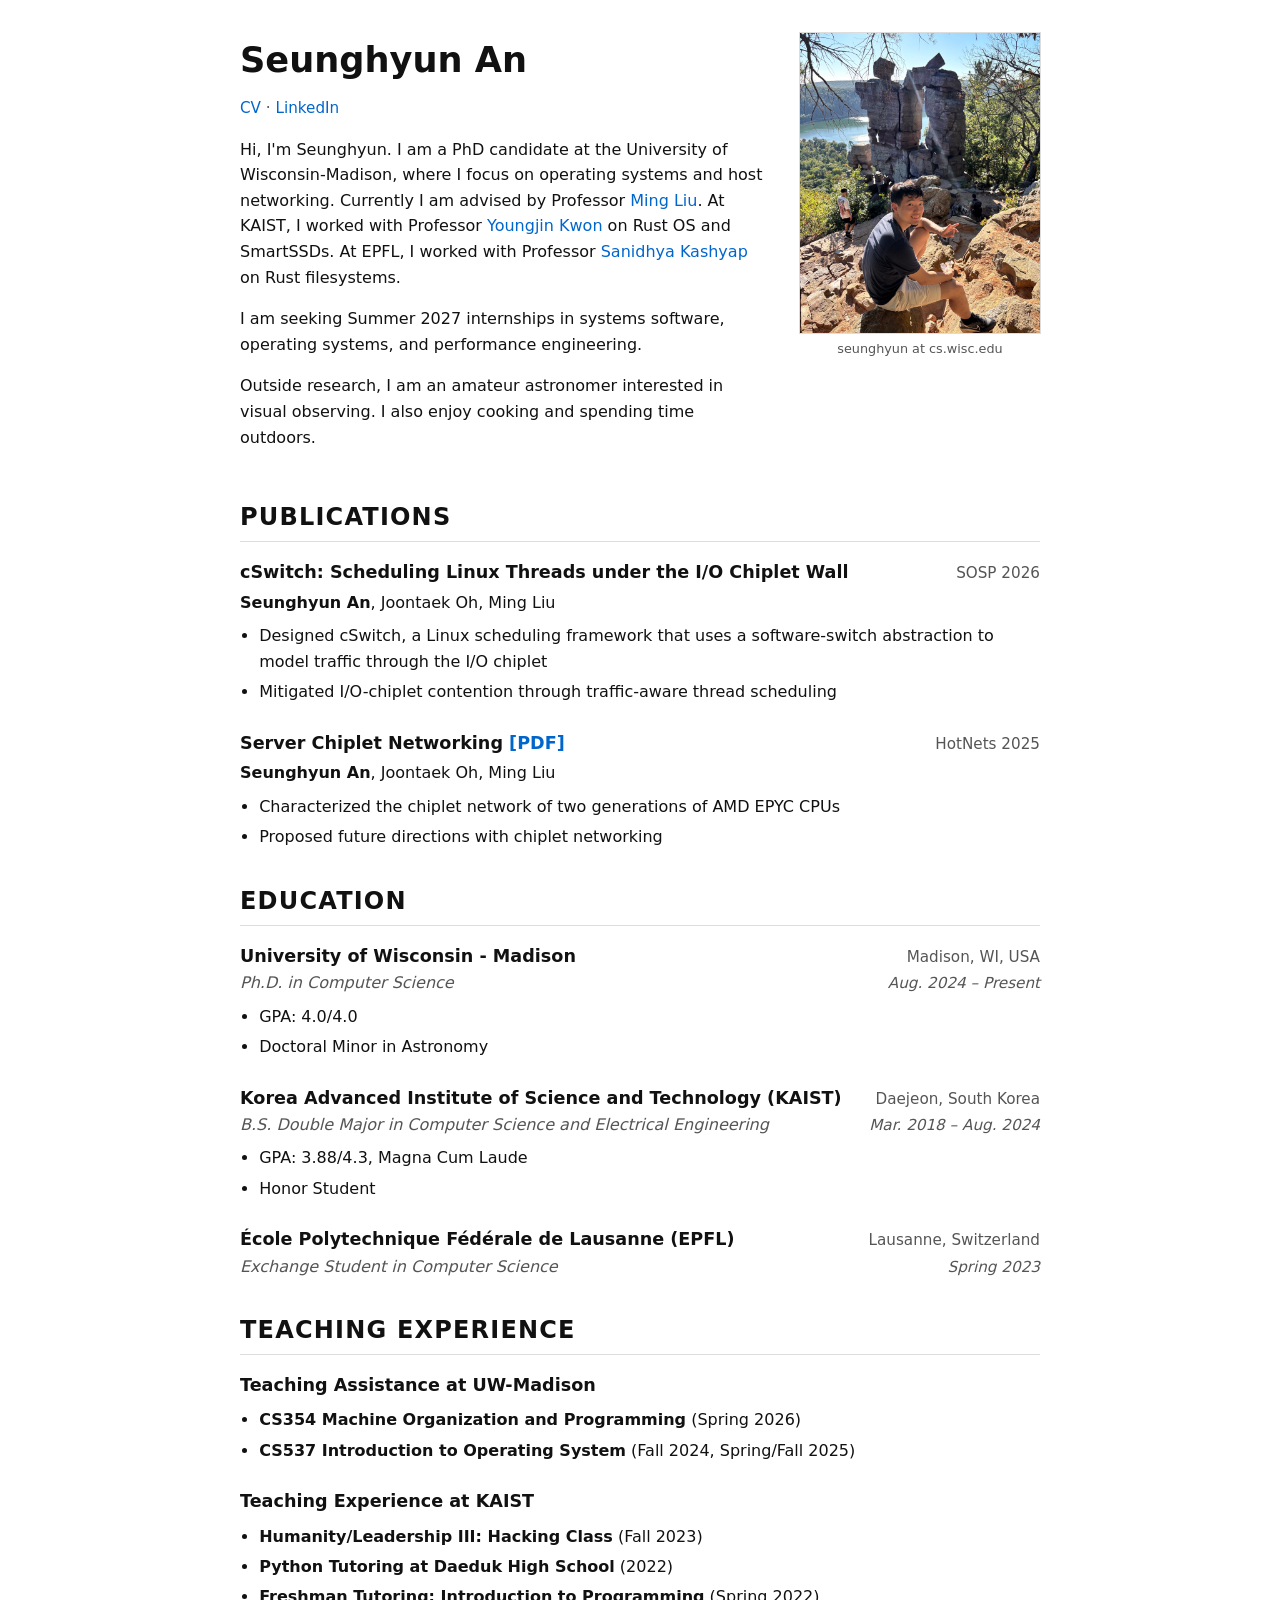
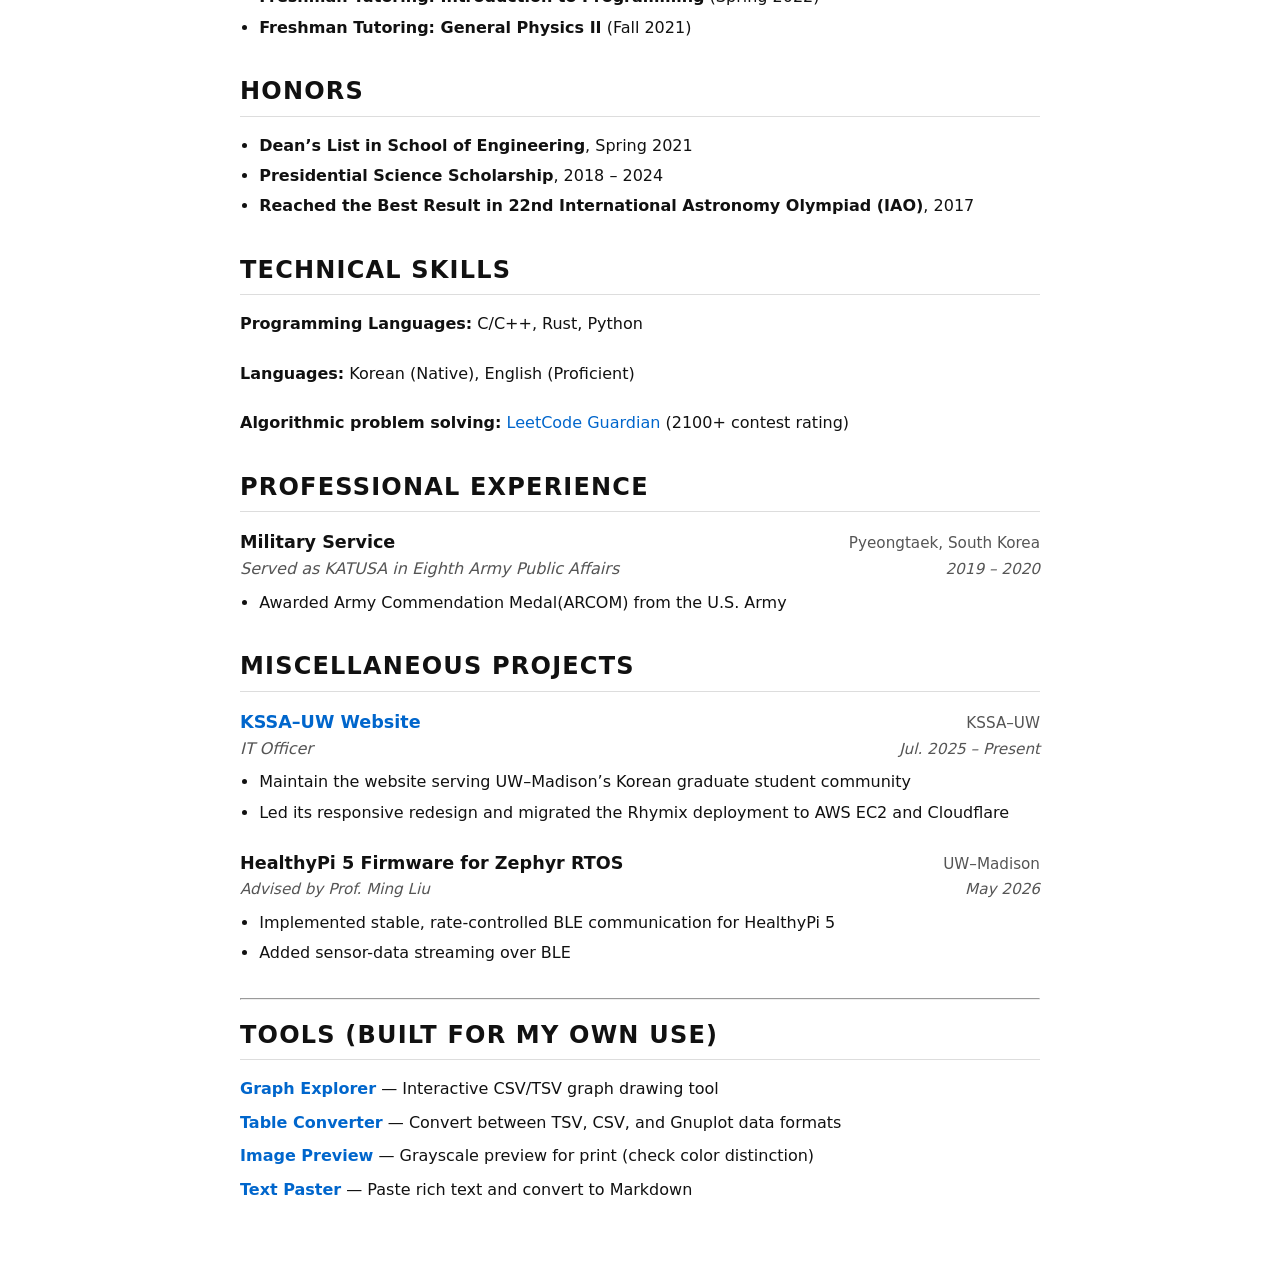
==== index.html @ 67d3fa12 "." ====
<!DOCTYPE html>
<html lang="en">
<head>
    <meta charset="UTF-8">
    <meta name="viewport" content="width=device-width, initial-scale=1.0">
    <title>Seunghyun An</title>
    <link rel="stylesheet" href="style.css">
</head>
<body>
    <header>
        <div class="header-content">
            <h1>Seunghyun An</h1>
            <p class="header-links">
                <a href="cv.pdf">CV</a> ·
                <a href="https://www.linkedin.com/in/seunghyun-an-98a812233/">LinkedIn</a>
            </p>
            <p>
                Hi, I'm Seunghyun. I am a PhD candidate at the University of Wisconsin-Madison, 
                where I focus on operating systems and host networking.
                Currently I am advised by Professor <a href="https://pages.cs.wisc.edu/~mgliu/">Ming Liu</a>.
                At KAIST, I worked with Professor <a href="https://sites.google.com/view/yjkwon/home?authuser=0">Youngjin Kwon</a> on Rust OS and SmartSSDs. 
                At EPFL, I worked with Professor <a href="https://sanidhya.github.io/">Sanidhya Kashyap</a> on Rust filesystems. 
            </p>
            <p class="seeking">
                I am seeking Summer 2027 internships in systems software,
                operating systems, and performance engineering.
            </p>
            <p>
                Outside research, I am an amateur astronomer interested in visual observing.
                I also enjoy cooking and spending time outdoors.
            </p>
        </div>
        <div class="profile-image-placeholder">
            <!-- To add your profile image:
                 1. Add your image file (e.g., profile.jpg) to this folder.
                 2. Uncomment the line below and update the src to your filename.
                 3. Remove the div with id "img-placeholder-text".
            -->
            <img src="profile.jpeg" alt="Seunghyun An">
            <!-- <div id="img-placeholder-text">Profile Image</div> -->
            <div class="profile-email">seunghyun at cs.wisc.edu</div>
        </div>
    </header>

    <section id="publications">
        <h2>Publications</h2>

        <div class="entry">
            <div class="entry-header">
                <h3>cSwitch: Scheduling Linux Threads under the I/O Chiplet Wall</h3>
                <span class="location">SOSP 2026</span>
            </div>
            <p class="authors"><strong>Seunghyun An</strong>, Joontaek Oh, Ming Liu</p>
            <ul>
                <li>Designed cSwitch, a Linux scheduling framework that uses a software-switch abstraction to model traffic through the I/O chiplet</li>
                <li>Mitigated I/O-chiplet contention through traffic-aware thread scheduling</li>
            </ul>
        </div>
        
        <div class="entry">
            <div class="entry-header">
                <h3>
                    Server Chiplet Networking
                    <a href="https://conferences.sigcomm.org/hotnets/2025/papers/hotnets25-final85.pdf"
                       aria-label="Download Server Chiplet Networking as a PDF">[PDF]</a>
                </h3>
                <span class="location">HotNets 2025</span>
            </div>
            <p class="authors"><strong>Seunghyun An</strong>, Joontaek Oh, Ming Liu</p>
            <ul>
                <li>Characterized the chiplet network of two generations of AMD EPYC CPUs</li>
                <li>Proposed future directions with chiplet networking</li>
            </ul>
        </div>
    </section>

    <section id="education">
        <h2>Education</h2>
        
        <div class="entry">
            <div class="entry-header">
                <h3>University of Wisconsin - Madison</h3>
                <span class="location">Madison, WI, USA</span>
            </div>
            <div class="entry-sub">
                <span class="degree">Ph.D. in Computer Science</span>
                <span class="date">Aug. 2024 – Present</span>
            </div>
            <ul>
                <li>GPA: 4.0/4.0</li>
                <li>Doctoral Minor in Astronomy</li>
            </ul>
        </div>

        <div class="entry">
            <div class="entry-header">
                <h3>Korea Advanced Institute of Science and Technology (KAIST)</h3>
                <span class="location">Daejeon, South Korea</span>
            </div>
            <div class="entry-sub">
                <span class="degree">B.S. Double Major in Computer Science and Electrical Engineering</span>
                <span class="date">Mar. 2018 – Aug. 2024</span>
            </div>
            <ul>
                <li>GPA: 3.88/4.3, Magna Cum Laude</li>
                <li>Honor Student</li>
            </ul>
        </div>

        <div class="entry">
            <div class="entry-header">
                <h3>École Polytechnique Fédérale de Lausanne (EPFL)</h3>
                <span class="location">Lausanne, Switzerland</span>
            </div>
            <div class="entry-sub">
                <span class="degree">Exchange Student in Computer Science</span>
                <span class="date">Spring 2023</span>
            </div>
        </div>
    </section>


    <!-- <section id="research">
        <h2>Research Experience</h2>

        <div class="entry">
            <div class="entry-header">
                <h3>Understanding the Chiplet Network</h3>
                <span class="location">NetLab, UW-Madison</span>
            </div>
            <div class="entry-sub">
                <span class="advisor">Advised by Prof. Ming Liu</span>
                <span class="date">Aug. 2024 – Present</span>
            </div>
            <ul>
                <li>Currently examining how chiplet system would affect on end-to-end performance.</li>
            </ul>
        </div>

        <div class="entry">
            <div class="entry-header">
                <h3>Porting mv-rlu in Rust</h3>
                <span class="location">RS3Lab, EPFL</span>
            </div>
            <div class="entry-sub">
                <span class="advisor">Advised by Prof. Sanidhya Kashyap</span>
                <span class="date">Jul. 2023 – Feb. 2024</span>
            </div>
            <ul>
                <li>Ported MV-RLU, synchronization primitive, in Rust.</li>
            </ul>
        </div>

        <div class="entry">
            <div class="entry-header">
                <h3>File System with SmartSSD</h3>
                <span class="location">CASYS, KAIST</span>
            </div>
            <div class="entry-sub">
                <span class="advisor">Advised by Prof. Youngjin Kwon</span>
                <span class="date">Jul. 2023 – Feb. 2024</span>
            </div>
            <ul>
                <li>Examined previous filesystem works which can be compared to.</li>
                <li>Built kernel RPC Module.</li>
            </ul>
        </div>

        <div class="entry">
            <div class="entry-header">
                <h3>Implementing Safe File System in Rust</h3>
                <span class="location">RS3Lab, EPFL</span>
            </div>
            <div class="entry-sub">
                <span class="advisor">Advised by Prof. Sanidhya Kashyap</span>
                <span class="date">Jan. 2023 – Jul. 2023</span>
            </div>
            <ul>
                <li>Ported the user level file system written in C into Rust.</li>
            </ul>
        </div>

        <div class="entry">
            <div class="entry-header">
                <h3>Coffer: A Universal Abstraction for Security and Fault Isolation with Rust</h3>
                <span class="location">CASYS, KAIST</span>
            </div>
            <div class="entry-sub">
                <span class="advisor">Advised by Prof. Youngjin Kwon</span>
                <span class="date">Jul. 2022 – Dec. 2022</span>
            </div>
            <ul>
                <li>Optimized physical memory allocation/deallocation performance.</li>
            </ul>
        </div>
    </section> -->

    <section id="teaching">
        <h2>Teaching Experience</h2>

        <div class="entry">
            <div class="entry-header">
                <h3>Teaching Assistance at UW-Madison</h3>
            </div>
            <ul>
                <li><strong>CS354 Machine Organization and Programming</strong> (Spring 2026)</li>
                <li><strong>CS537 Introduction to Operating System</strong> (Fall 2024, Spring/Fall 2025)</li>
            </ul>
        </div>

        <div class="entry">
            <div class="entry-header">
                <h3>Teaching Experience at KAIST</h3>
            </div>
            <ul>
                <li><strong>Humanity/Leadership III: Hacking Class</strong> (Fall 2023)</li>
                <li><strong>Python Tutoring at Daeduk High School</strong> (2022)</li>
                <li><strong>Freshman Tutoring: Introduction to Programming</strong> (Spring 2022)</li>
                <li><strong>Freshman Tutoring: General Physics II</strong> (Fall 2021)</li>
            </ul>
        </div>
    </section>

    <section id="honors">
        <h2>Honors</h2>
        <ul>
            <li><strong>Dean’s List in School of Engineering</strong>, Spring 2021</li>
            <li><strong>Presidential Science Scholarship</strong>, 2018 – 2024</li>
            <li><strong>Reached the Best Result in 22nd International Astronomy Olympiad (IAO)</strong>, 2017</li>
        </ul>
    </section>

    <section id="skills">
        <h2>Technical Skills</h2>
        <div class="entry">
            <strong>Programming Languages:</strong> C/C++, Rust, Python
        </div>
        <div class="entry">
            <strong>Languages:</strong> Korean (Native), English (Proficient)
        </div>
        <div class="entry">
            <strong>Algorithmic problem solving:</strong>
            <a href="https://leetcode.com/u/drash99/">LeetCode Guardian</a>
            (2100+ contest rating)
        </div>
    </section>

    <section id="professional">
        <h2>Professional Experience</h2>
        
        <div class="entry">
            <div class="entry-header">
                <h3>Military Service</h3>
                <span class="location">Pyeongtaek, South Korea</span>
            </div>
            <div class="entry-sub">
                <span class="role">Served as KATUSA in Eighth Army Public Affairs</span>
                <span class="date">2019 – 2020</span>
            </div>
            <ul>
                <li>Awarded Army Commendation Medal(ARCOM) from the U.S. Army</li>
            </ul>
        </div>
    </section>

    <section id="projects">
        <h2>Miscellaneous Projects</h2>
        <div class="entry">
            <div class="entry-header">
                <h3>
                    <a href="https://kssauw.org/">KSSA–UW Website</a>
                </h3>
                <span class="location">KSSA–UW</span>
            </div>
            <div class="entry-sub">
                <span class="role">IT Officer</span>
                <span class="date">Jul. 2025 – Present</span>
            </div>
            <ul>
                <li>Maintain the website serving UW–Madison’s Korean graduate student community</li>
                <li>Led its responsive redesign and migrated the Rhymix deployment to AWS EC2 and Cloudflare</li>
            </ul>
        </div>
        <div class="entry">
            <div class="entry-header">
                <h3>HealthyPi 5 Firmware for Zephyr RTOS</h3>
                <span class="location">UW–Madison</span>
            </div>
            <div class="entry-sub">
                <span class="advisor">Advised by Prof. Ming Liu</span>
                <span class="date">May 2026</span>
            </div>
            <ul>
                <li>Implemented stable, rate-controlled BLE communication for HealthyPi 5</li>
                <li>Added sensor-data streaming over BLE</li>
            </ul>
        </div>
    </section>

    <footer>
        <hr>
        <h2>Tools (Built for my own use)</h2>
        <ul class="tools-list">
            <li><a href="graph.html">Graph Explorer</a> — Interactive CSV/TSV graph drawing tool</li>
            <li><a href="tableconverter.html">Table Converter</a> — Convert between TSV, CSV, and Gnuplot data formats</li>
            <li><a href="imagepreview.html">Image Preview</a> — Grayscale preview for print (check color distinction)</li>
            <li><a href="textpaster.html">Text Paster</a> — Paste rich text and convert to Markdown</li>
        </ul>
    </footer>
</body>
</html>
---- style.css ----
:root {
    --font-main: system-ui, -apple-system, BlinkMacSystemFont, "Segoe UI", Roboto, Oxygen, Ubuntu, Cantarell, "Open Sans", "Helvetica Neue", sans-serif;
    --color-text: #111;
    --color-subtext: #555;
    --color-bg: #fff;
    --max-width: 800px;
    --spacing-section: 2rem;
    --spacing-item: 1.5rem;
}

body {
    font-family: var(--font-main);
    color: var(--color-text);
    background-color: var(--color-bg);
    line-height: 1.6;
    margin: 0 auto;
    padding: clamp(1.25rem, 4vw, 2rem);
    max-width: var(--max-width);
}

header {
    display: flex;
    justify-content: space-between;
    align-items: flex-start;
    gap: 2rem;
    margin-bottom: 2rem;
}

.header-content {
    flex: 1;
    min-width: 0;
}

.header-links {
    margin: 0 0 0.75rem 0;
    font-size: 0.95rem;
    color: var(--color-subtext);
}

h1 {
    margin: 0 0 0.5rem 0;
    font-size: 2.2rem;
    font-weight: 700;
}

h2 {
    font-size: 1.5rem;
    border-bottom: 1px solid #ddd;
    padding-bottom: 0.3rem;
    margin-top: var(--spacing-section);
    margin-bottom: 1rem;
    text-transform: uppercase;
    letter-spacing: 0.05em;
}

h3 {
    font-size: 1.1rem;
    margin: 0;
    font-weight: 600;
}

a {
    color: #0066cc;
    text-decoration: none;
}

a:hover {
    text-decoration: underline;
    text-underline-offset: 0.15em;
}

a:focus-visible {
    outline: 2px solid currentColor;
    outline-offset: 2px;
}

.profile-image-placeholder {
    width: 240px;
    background-color: transparent;
    border: none;
    display: flex;
    flex-direction: column;
    align-items: center;
    justify-content: flex-start;
    text-align: center;
    color: var(--color-subtext);
    font-size: 0.8rem;
    overflow: visible;
    flex-shrink: 0;
    margin-left: 0;
}

.profile-email {
    font-size: 0.8rem;
    margin-top: 5px;
    text-align: center;
}

.profile-image-placeholder img {
    width: 240px;
    height: 300px;
    object-fit: cover;
    display: block; 
    border: 1px solid #ddd;
    background-color: #eee;
}

#img-placeholder-text {
    width: 180px;
    height: 240px;
    border: 1px solid #ddd;
    background-color: #eee;
    display: flex;
    align-items: center;
    justify-content: center;
    padding: 5px;
}

/* Hide placeholder text if image is loaded (requires JS or just manual HTML update) 
   For now, we assume user will replace the whole div content or update src.
*/

ul {
    margin: 0.5rem 0 0 1.2rem;
    padding: 0;
}

li {
    margin-bottom: 0.3rem;
}

.entry {
    margin-bottom: var(--spacing-item);
}

.entry-header {
    display: flex;
    justify-content: space-between;
    align-items: baseline;
    flex-wrap: wrap;
}

.entry-sub {
    display: flex;
    justify-content: space-between;
    align-items: baseline;
    color: var(--color-subtext);
    margin-bottom: 0.2rem;
    font-style: italic;
    flex-wrap: wrap;
}

.location, .date {
    font-size: 0.95rem;
    white-space: nowrap;
    margin-left: 1rem;
}

.location {
    color: var(--color-subtext);
}

.advisor {
    font-size: 0.95rem;
}

.authors {
    margin: 0.2rem 0;
}

/* Footer */
footer {
    margin-top: var(--spacing-section);
    padding-bottom: 2rem;
}

footer h2 {
    font-size: 1.5rem;
    border-bottom: 1px solid #ddd;
    padding-bottom: 0.3rem;
    margin-top: 1rem;
    margin-bottom: 1rem;
    text-transform: uppercase;
    letter-spacing: 0.05em;
}

.tools-list {
    list-style: none;
    margin: 0;
    padding: 0;
}

.tools-list li {
    margin-bottom: 0.5rem;
    font-size: 1rem;
}

.tools-list a {
    font-weight: 600;
}

/* Mobile adjustments */
@media (max-width: 760px) {
    header {
        flex-direction: column-reverse;
        align-items: center;
        gap: 1.25rem;
    }

    .header-content {
        width: 100%;
        text-align: left;
    }

    .header-content h1,
    .header-content .header-links {
        text-align: center;
    }

    .profile-image-placeholder {
        margin-left: 0;
        margin-bottom: 0;
    }

    .entry-header,
    .entry-sub {
        flex-direction: column;
        align-items: flex-start;
    }

    .location,
    .date {
        margin-left: 0;
    }
}
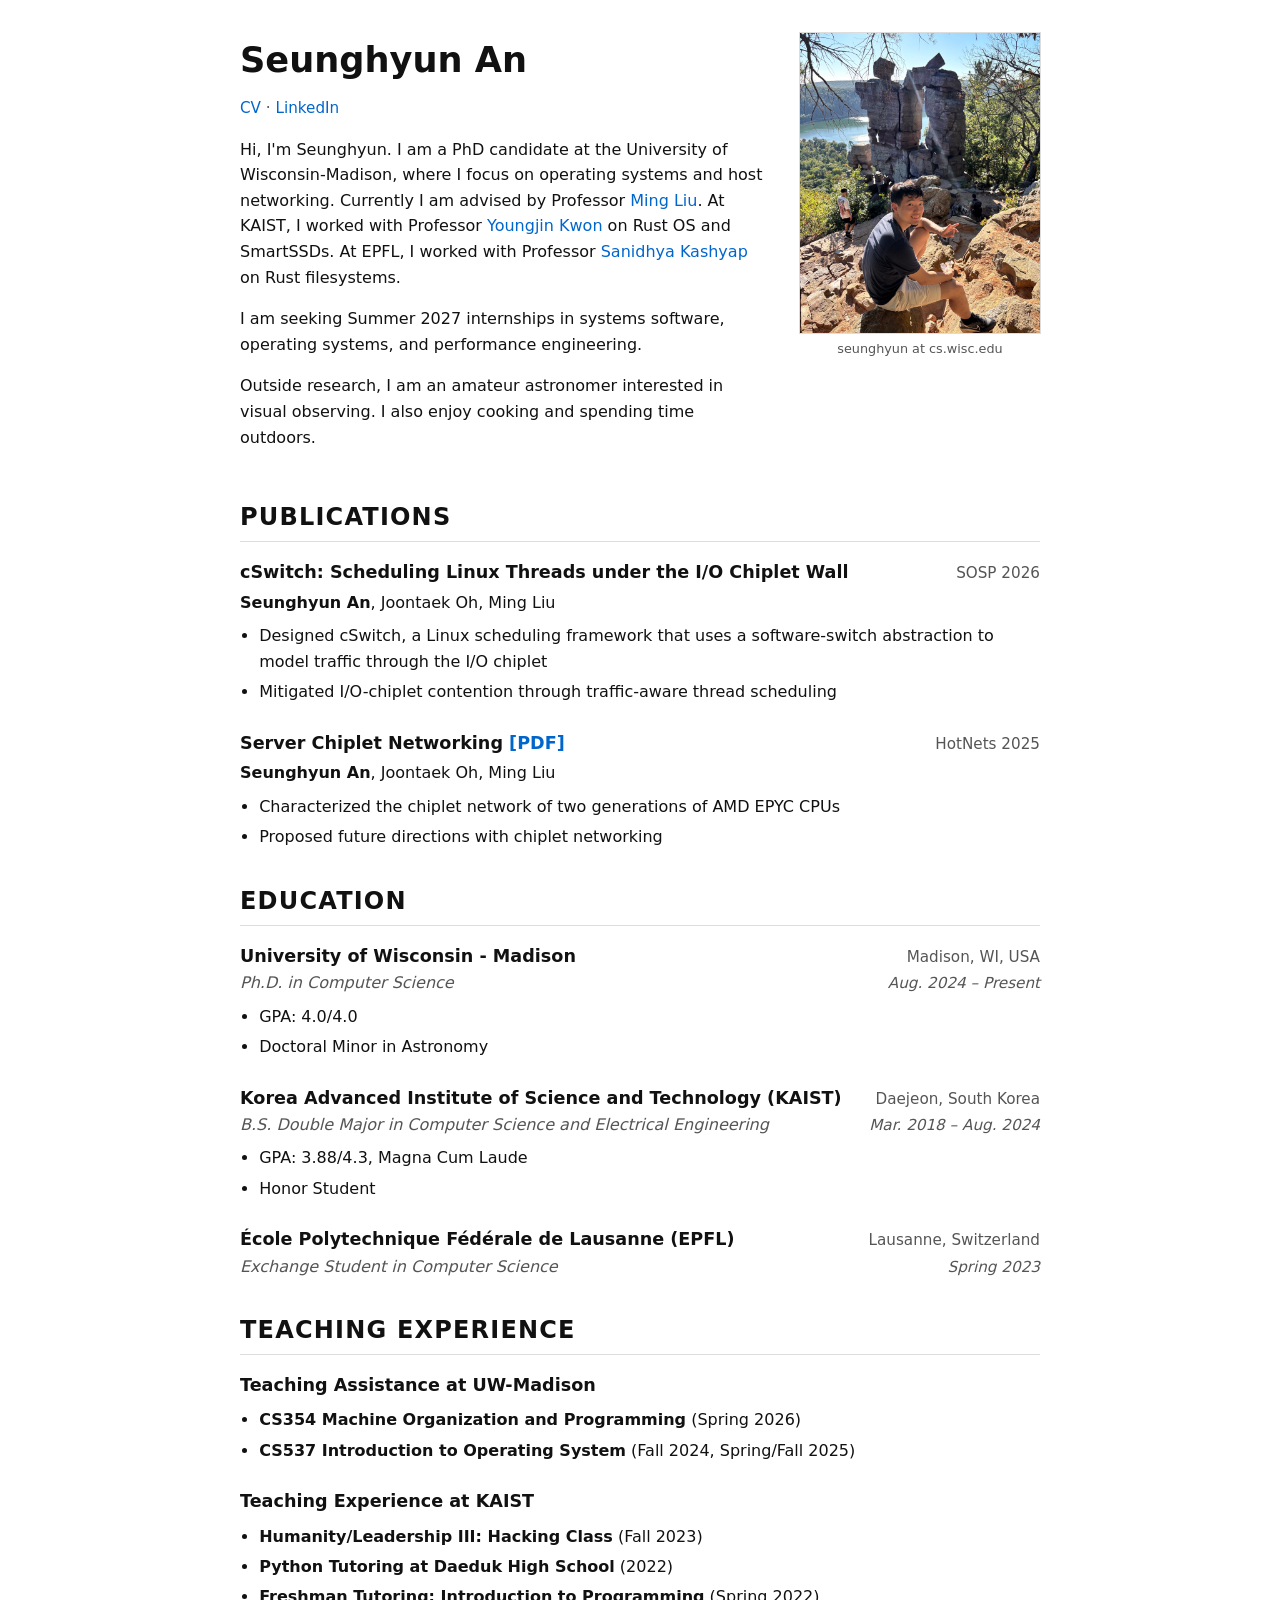
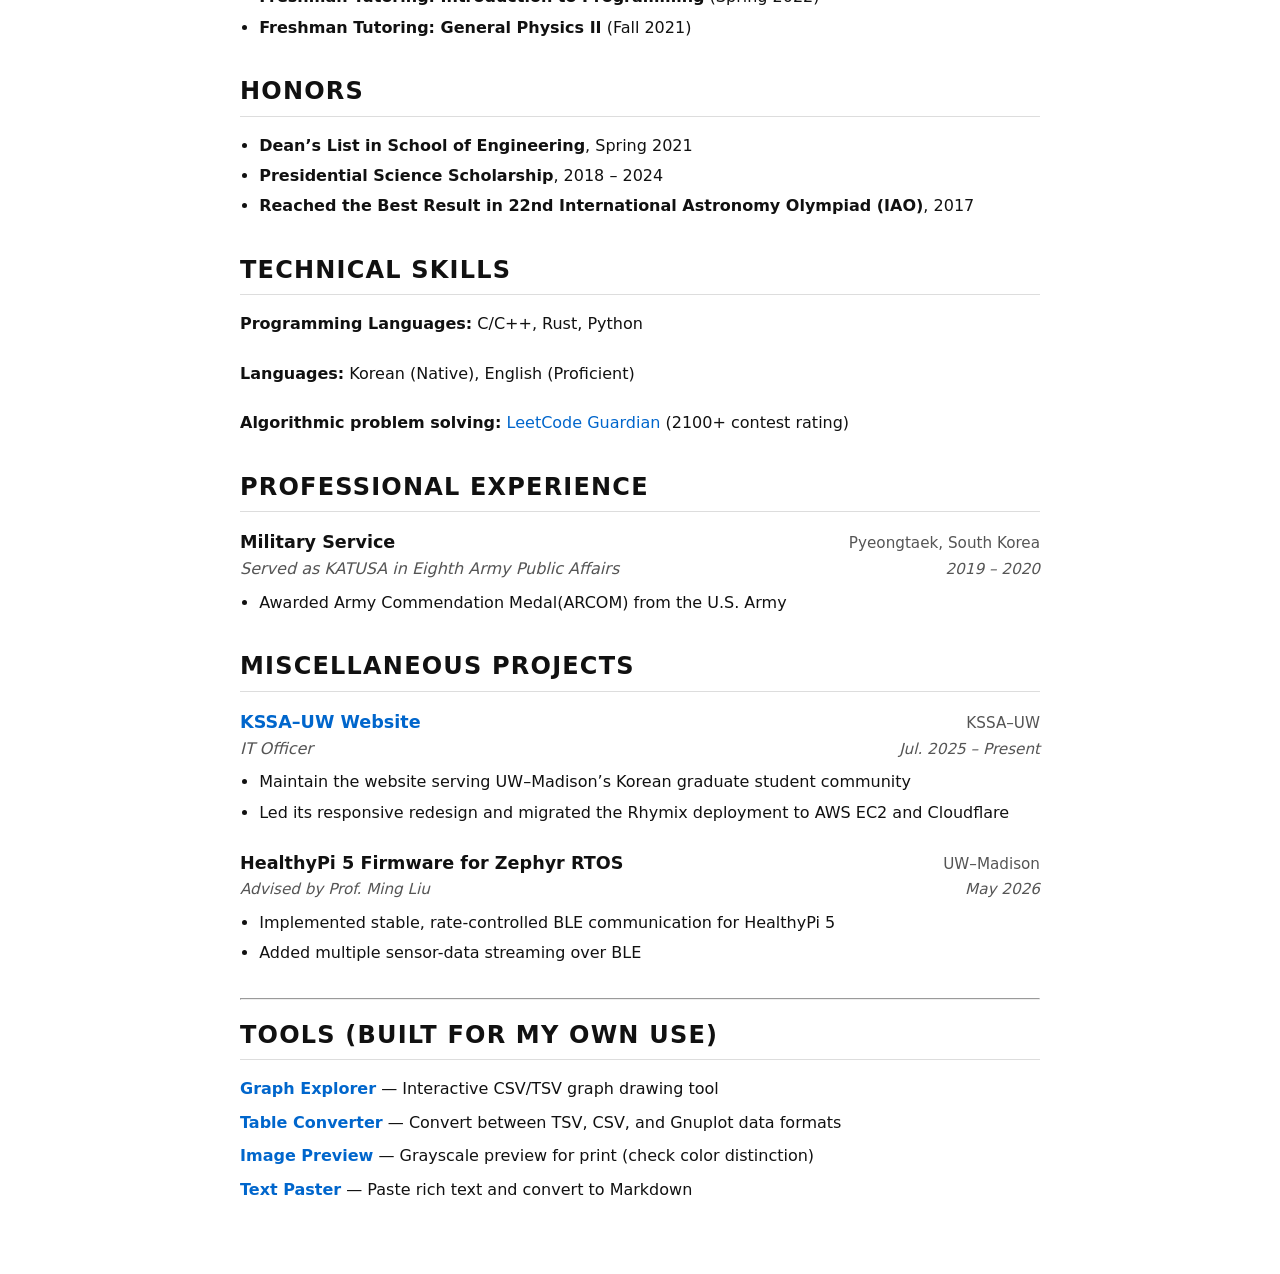
==== commit 81feab99: "." ====
--- a/index.html
+++ b/index.html
@@ -292,7 +292,7 @@
             </div>
             <ul>
                 <li>Implemented stable, rate-controlled BLE communication for HealthyPi 5</li>
-                <li>Added sensor-data streaming over BLE</li>
+                <li>Added multiple sensor-data streaming over BLE</li>
             </ul>
         </div>
     </section>
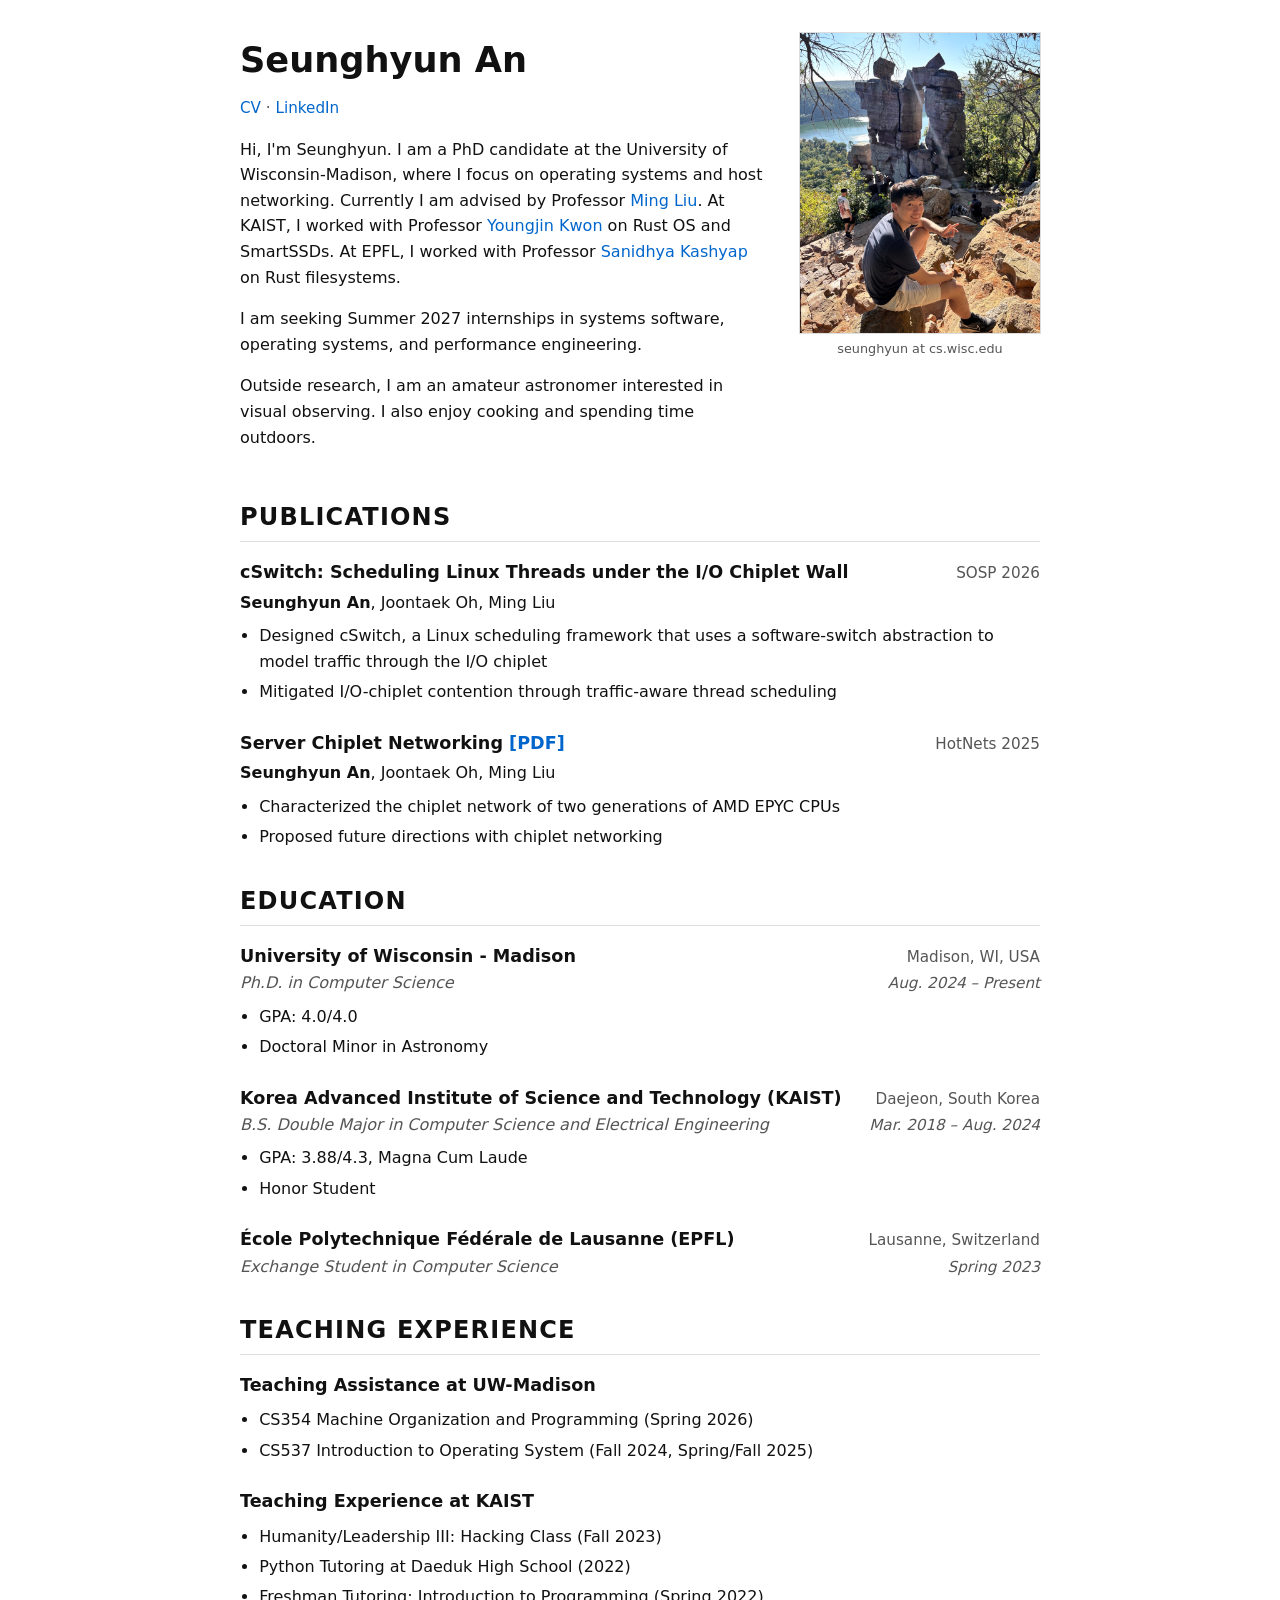
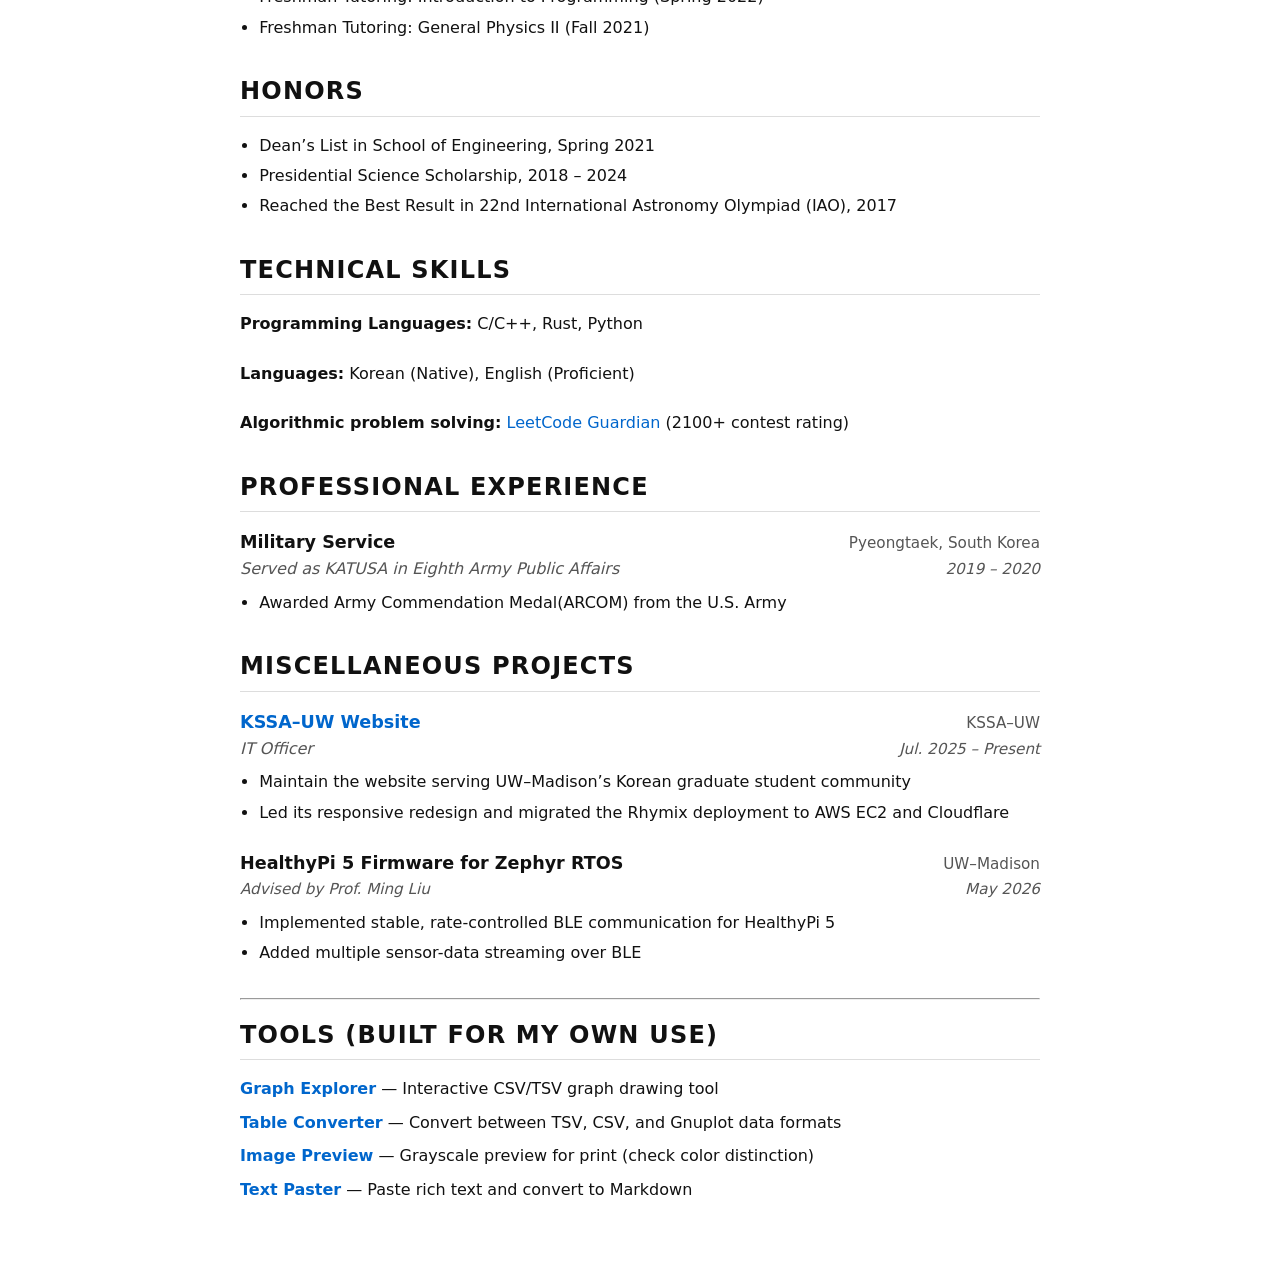
==== commit 9bdf3eb0: "." ====
--- a/index.html
+++ b/index.html
@@ -203,8 +203,8 @@
                 <h3>Teaching Assistance at UW-Madison</h3>
             </div>
             <ul>
-                <li><strong>CS354 Machine Organization and Programming</strong> (Spring 2026)</li>
-                <li><strong>CS537 Introduction to Operating System</strong> (Fall 2024, Spring/Fall 2025)</li>
+                <li>CS354 Machine Organization and Programming (Spring 2026)</li>
+                <li>CS537 Introduction to Operating System (Fall 2024, Spring/Fall 2025)</li>
             </ul>
         </div>
 
@@ -213,10 +213,10 @@
                 <h3>Teaching Experience at KAIST</h3>
             </div>
             <ul>
-                <li><strong>Humanity/Leadership III: Hacking Class</strong> (Fall 2023)</li>
-                <li><strong>Python Tutoring at Daeduk High School</strong> (2022)</li>
-                <li><strong>Freshman Tutoring: Introduction to Programming</strong> (Spring 2022)</li>
-                <li><strong>Freshman Tutoring: General Physics II</strong> (Fall 2021)</li>
+                <li>Humanity/Leadership III: Hacking Class (Fall 2023)</li>
+                <li>Python Tutoring at Daeduk High School (2022)</li>
+                <li>Freshman Tutoring: Introduction to Programming (Spring 2022)</li>
+                <li>Freshman Tutoring: General Physics II (Fall 2021)</li>
             </ul>
         </div>
     </section>
@@ -224,9 +224,9 @@
     <section id="honors">
         <h2>Honors</h2>
         <ul>
-            <li><strong>Dean’s List in School of Engineering</strong>, Spring 2021</li>
-            <li><strong>Presidential Science Scholarship</strong>, 2018 – 2024</li>
-            <li><strong>Reached the Best Result in 22nd International Astronomy Olympiad (IAO)</strong>, 2017</li>
+            <li>Dean’s List in School of Engineering, Spring 2021</li>
+            <li>Presidential Science Scholarship, 2018 – 2024</li>
+            <li>Reached the Best Result in 22nd International Astronomy Olympiad (IAO), 2017</li>
         </ul>
     </section>
 
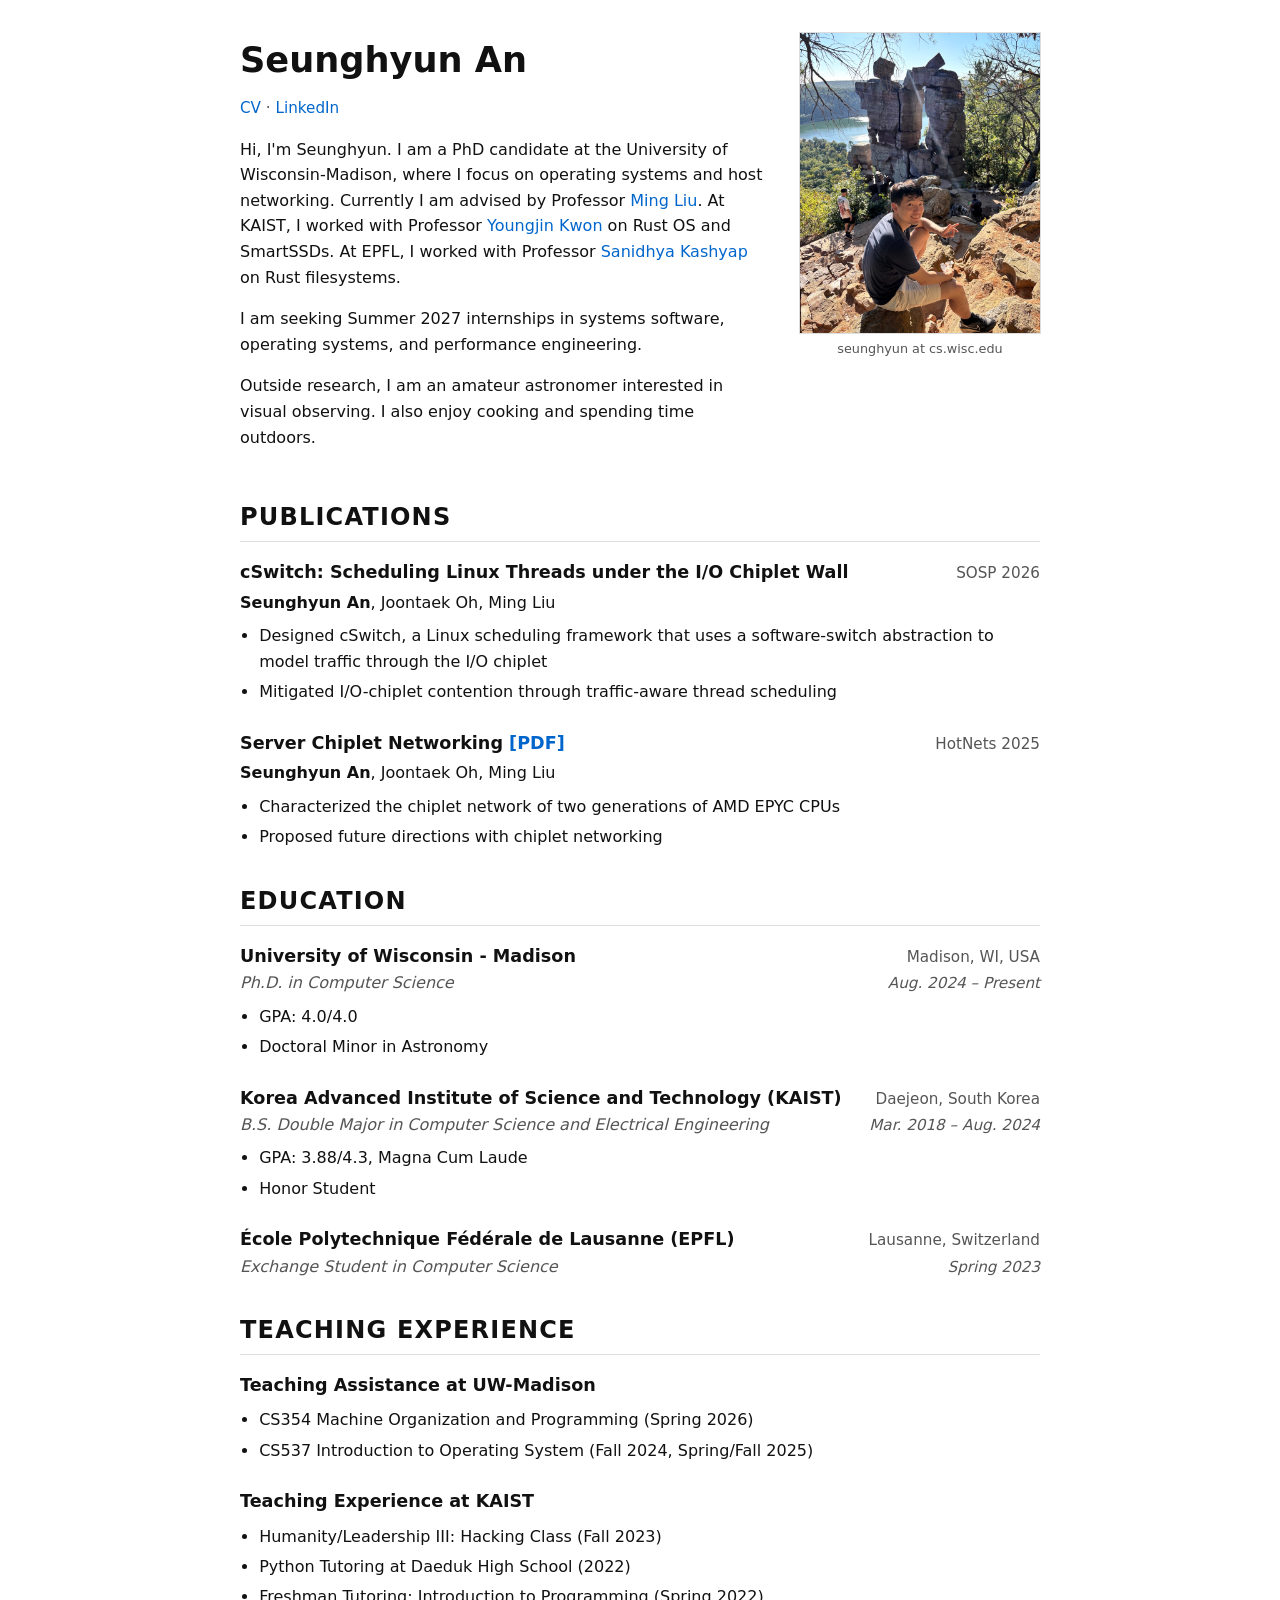
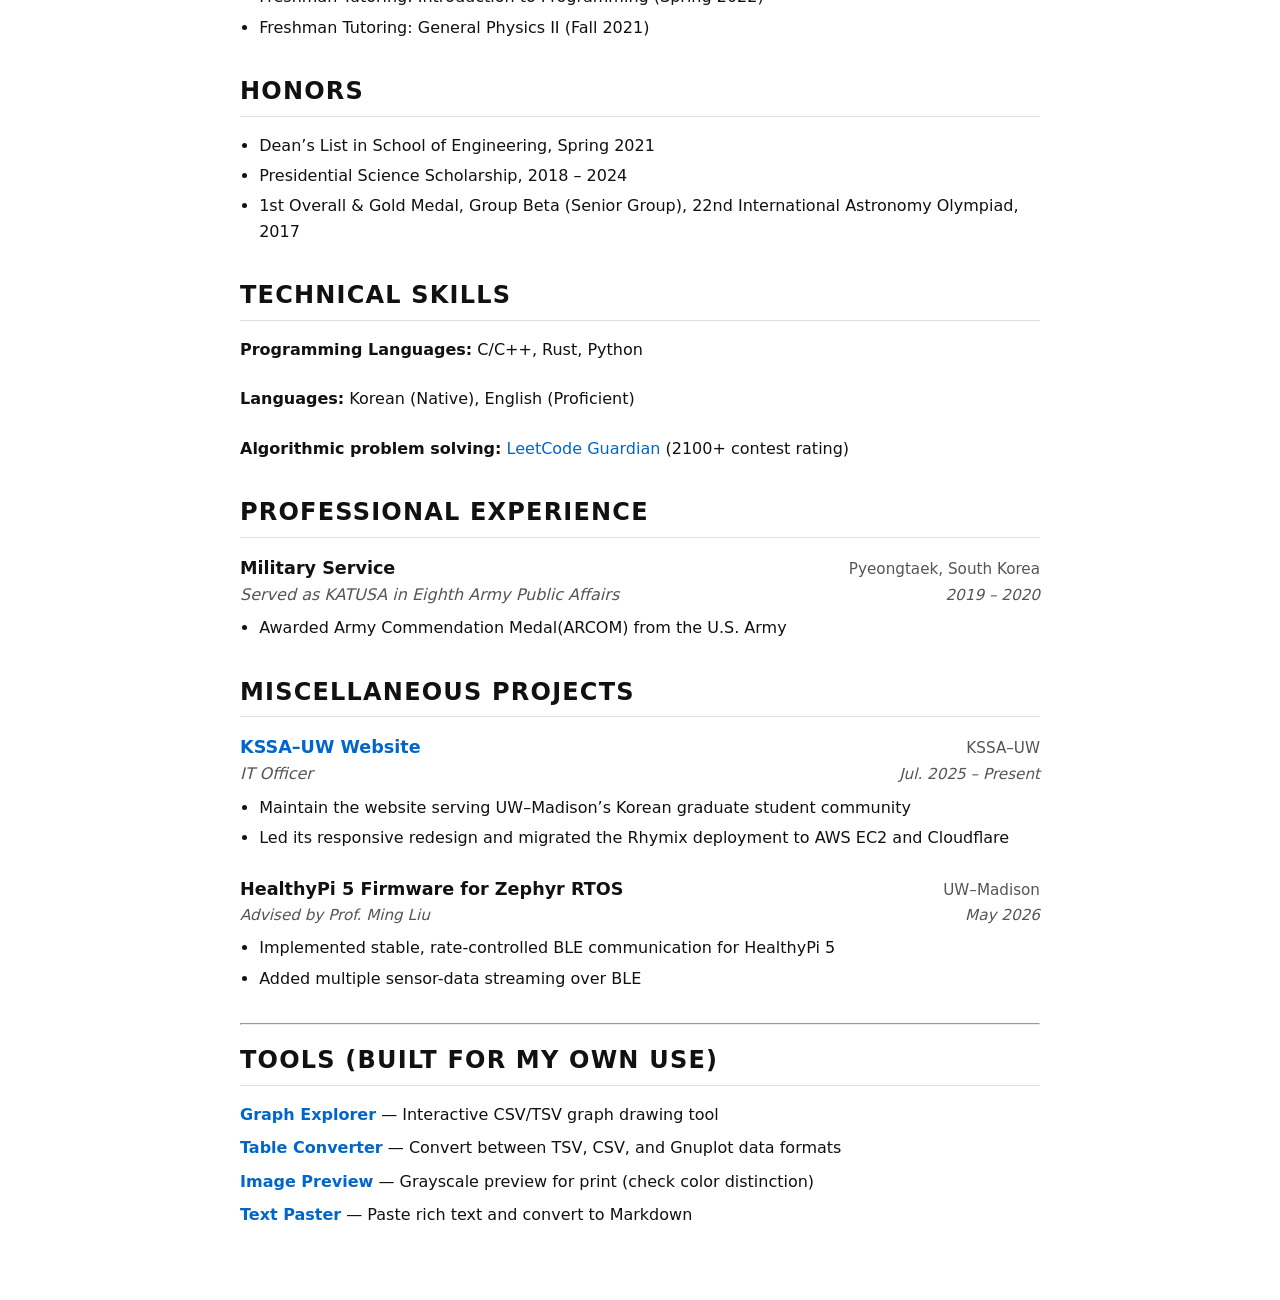
==== commit 95b6a301: "." ====
--- a/index.html
+++ b/index.html
@@ -226,7 +226,7 @@
         <ul>
             <li>Dean’s List in School of Engineering, Spring 2021</li>
             <li>Presidential Science Scholarship, 2018 – 2024</li>
-            <li>Reached the Best Result in 22nd International Astronomy Olympiad (IAO), 2017</li>
+            <li>1st Overall & Gold Medal, Group Beta (Senior Group), 22nd International Astronomy Olympiad, 2017</li>
         </ul>
     </section>
 
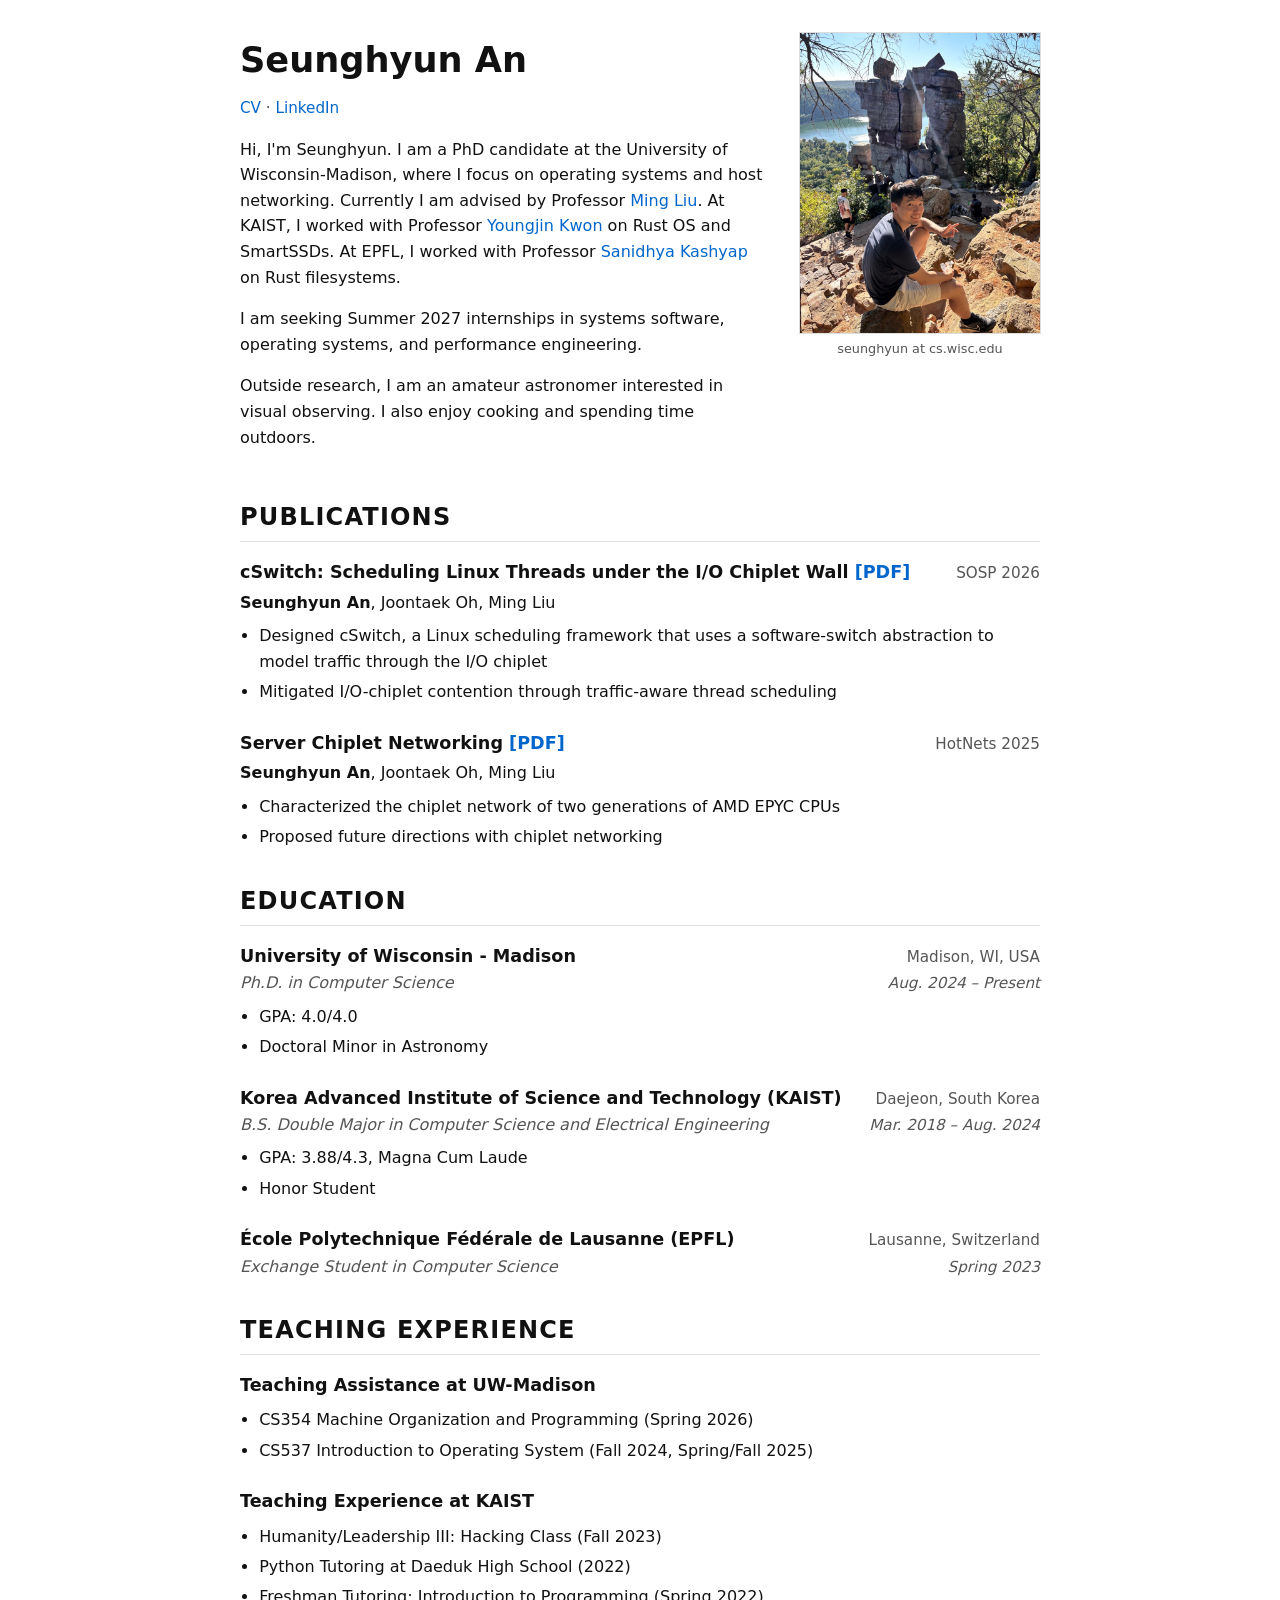
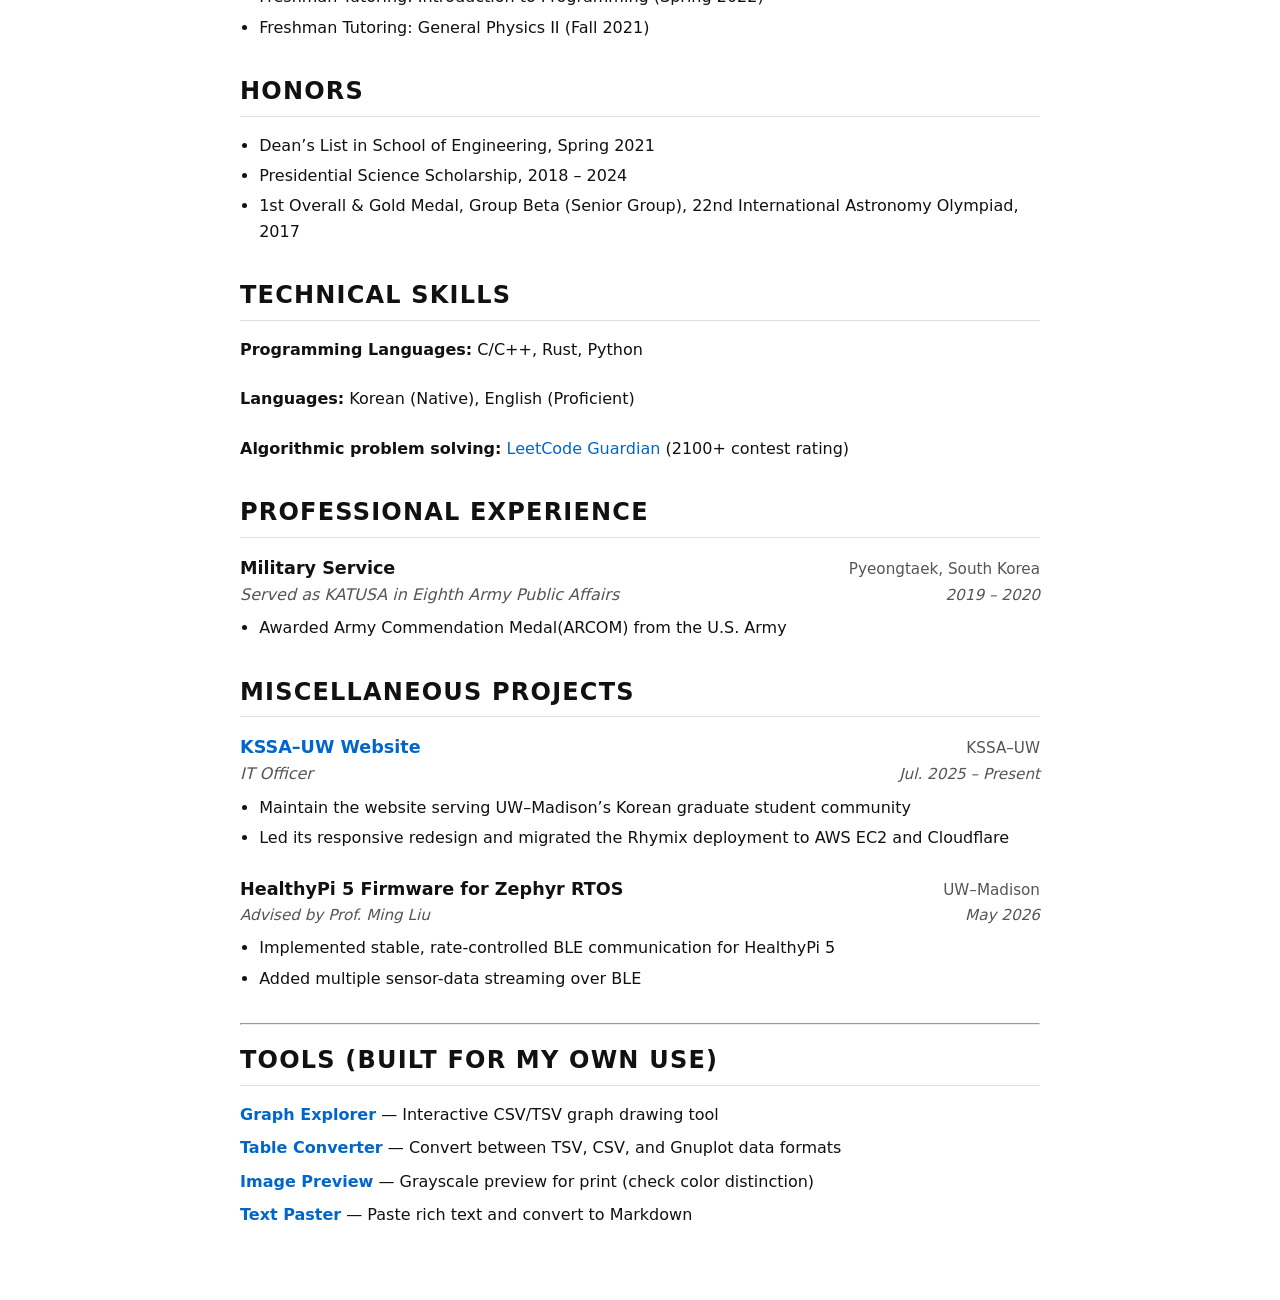
==== commit c1555266: "." ====
--- a/index.html
+++ b/index.html
@@ -47,7 +47,11 @@
 
         <div class="entry">
             <div class="entry-header">
-                <h3>cSwitch: Scheduling Linux Threads under the I/O Chiplet Wall</h3>
+                <h3>
+                    cSwitch: Scheduling Linux Threads under the I/O Chiplet Wall
+                    <a href="sosp26-final821.pdf"
+                       aria-label="Download cSwitch SOSP 2026 paper as a PDF">[PDF]</a>
+                </h3>
                 <span class="location">SOSP 2026</span>
             </div>
             <p class="authors"><strong>Seunghyun An</strong>, Joontaek Oh, Ming Liu</p>
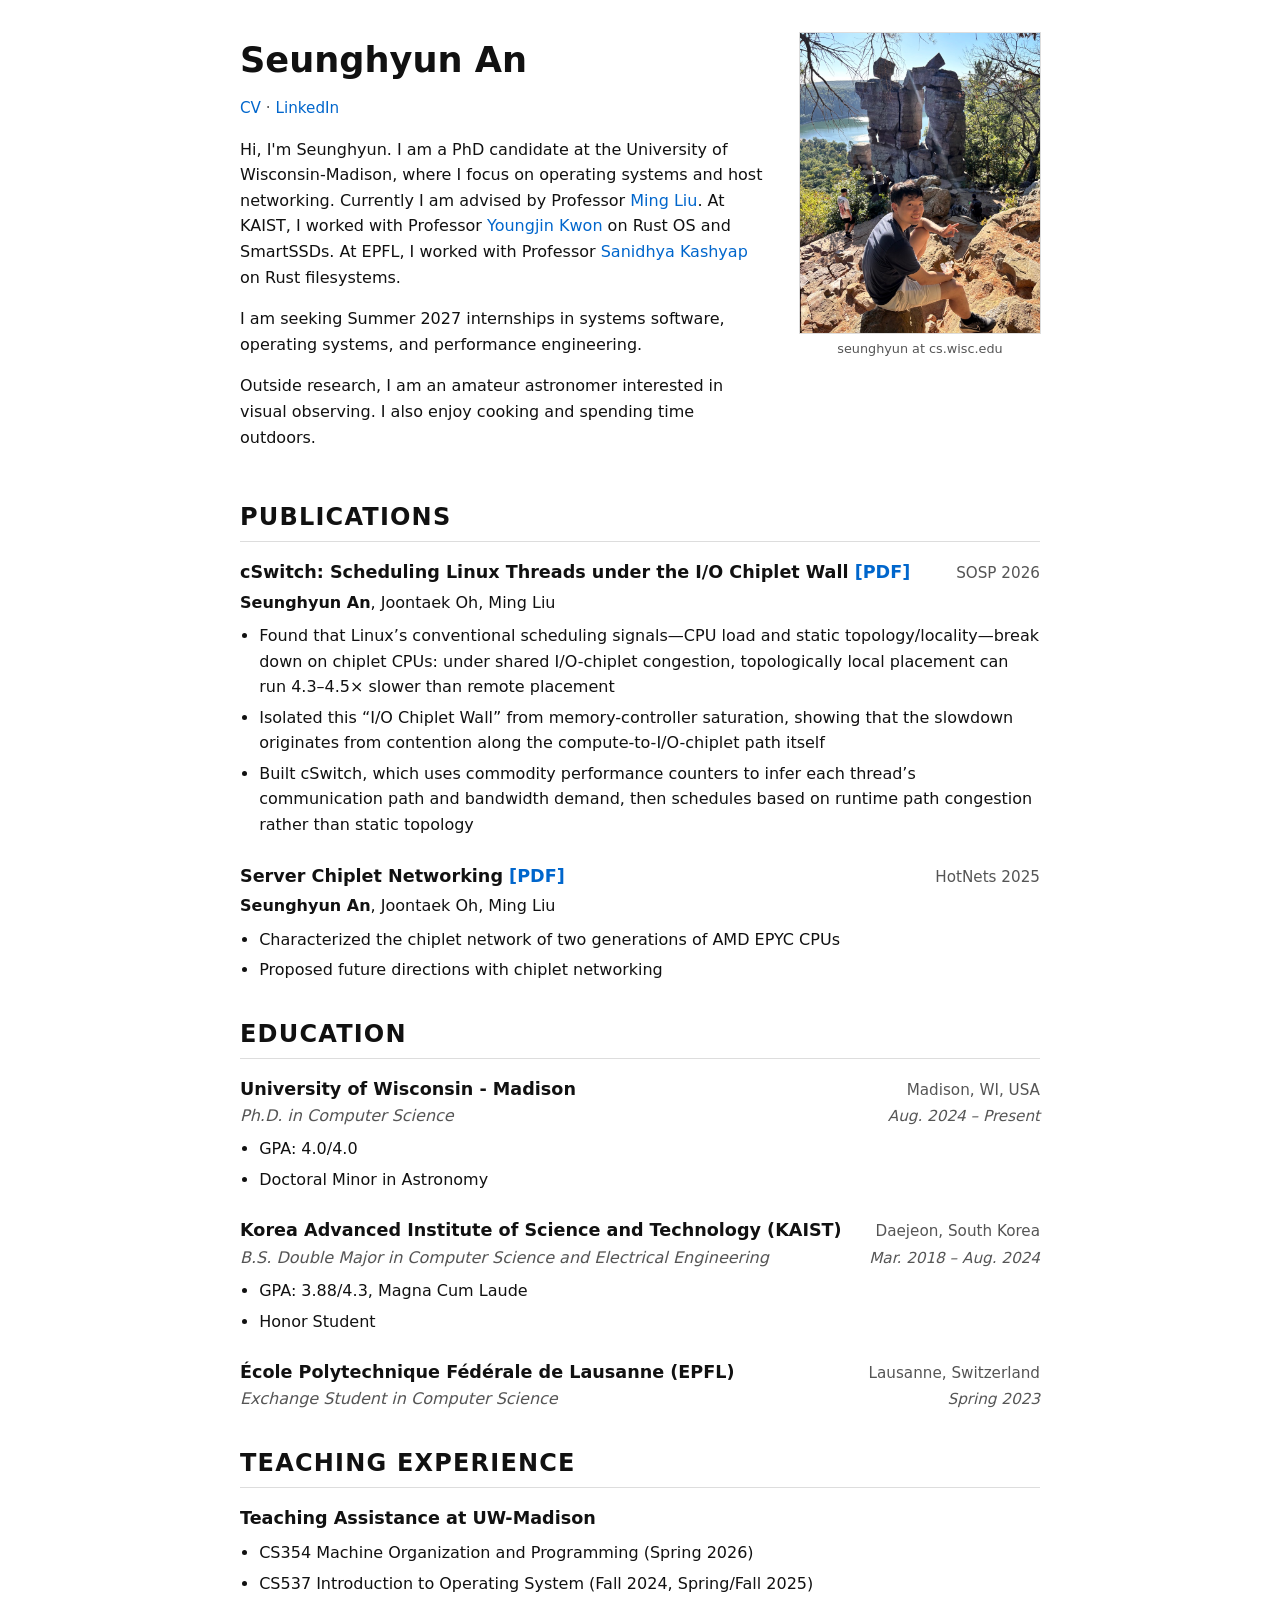
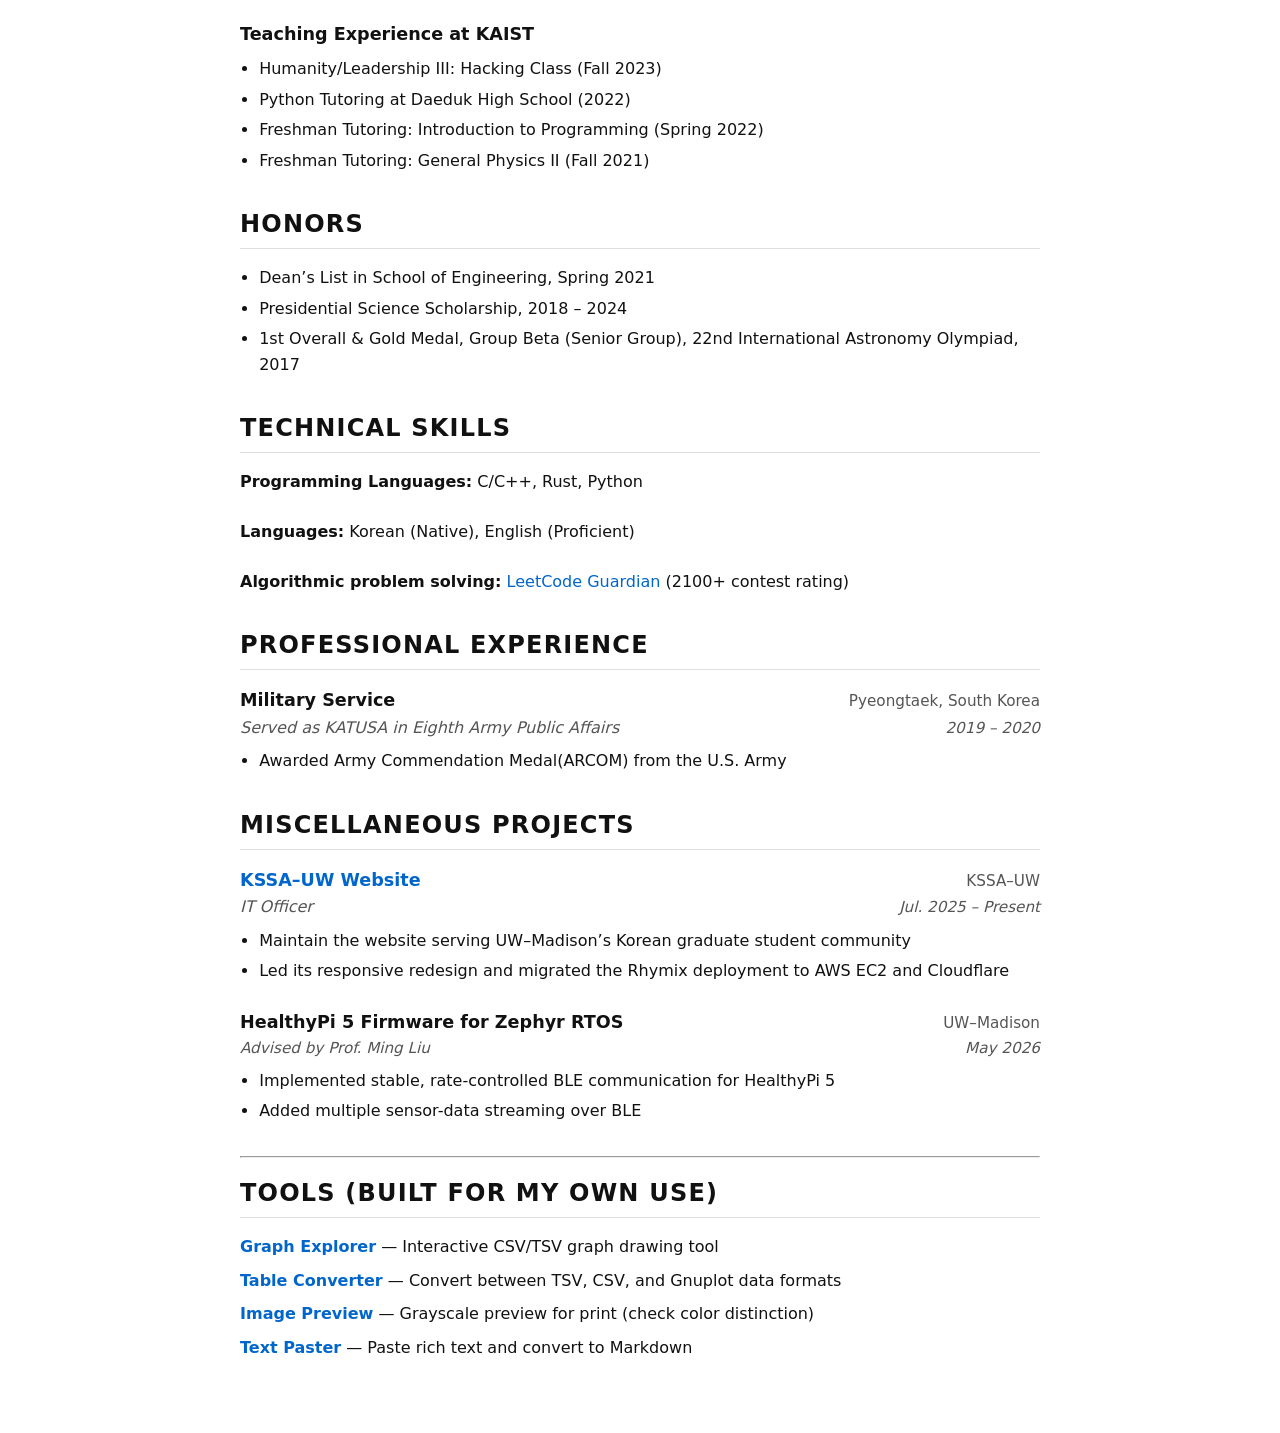
==== commit dea7cd02: "." ====
--- a/index.html
+++ b/index.html
@@ -56,8 +56,9 @@
             </div>
             <p class="authors"><strong>Seunghyun An</strong>, Joontaek Oh, Ming Liu</p>
             <ul>
-                <li>Designed cSwitch, a Linux scheduling framework that uses a software-switch abstraction to model traffic through the I/O chiplet</li>
-                <li>Mitigated I/O-chiplet contention through traffic-aware thread scheduling</li>
+                <li>Found that Linux’s conventional scheduling signals—CPU load and static topology/locality—break down on chiplet CPUs: under shared I/O-chiplet congestion, topologically local placement can run 4.3–4.5× slower than remote placement</li>
+                <li>Isolated this “I/O Chiplet Wall” from memory-controller saturation, showing that the slowdown originates from contention along the compute-to-I/O-chiplet path itself</li>
+                <li>Built cSwitch, which uses commodity performance counters to infer each thread’s communication path and bandwidth demand, then schedules based on runtime path congestion rather than static topology</li>
             </ul>
         </div>
         
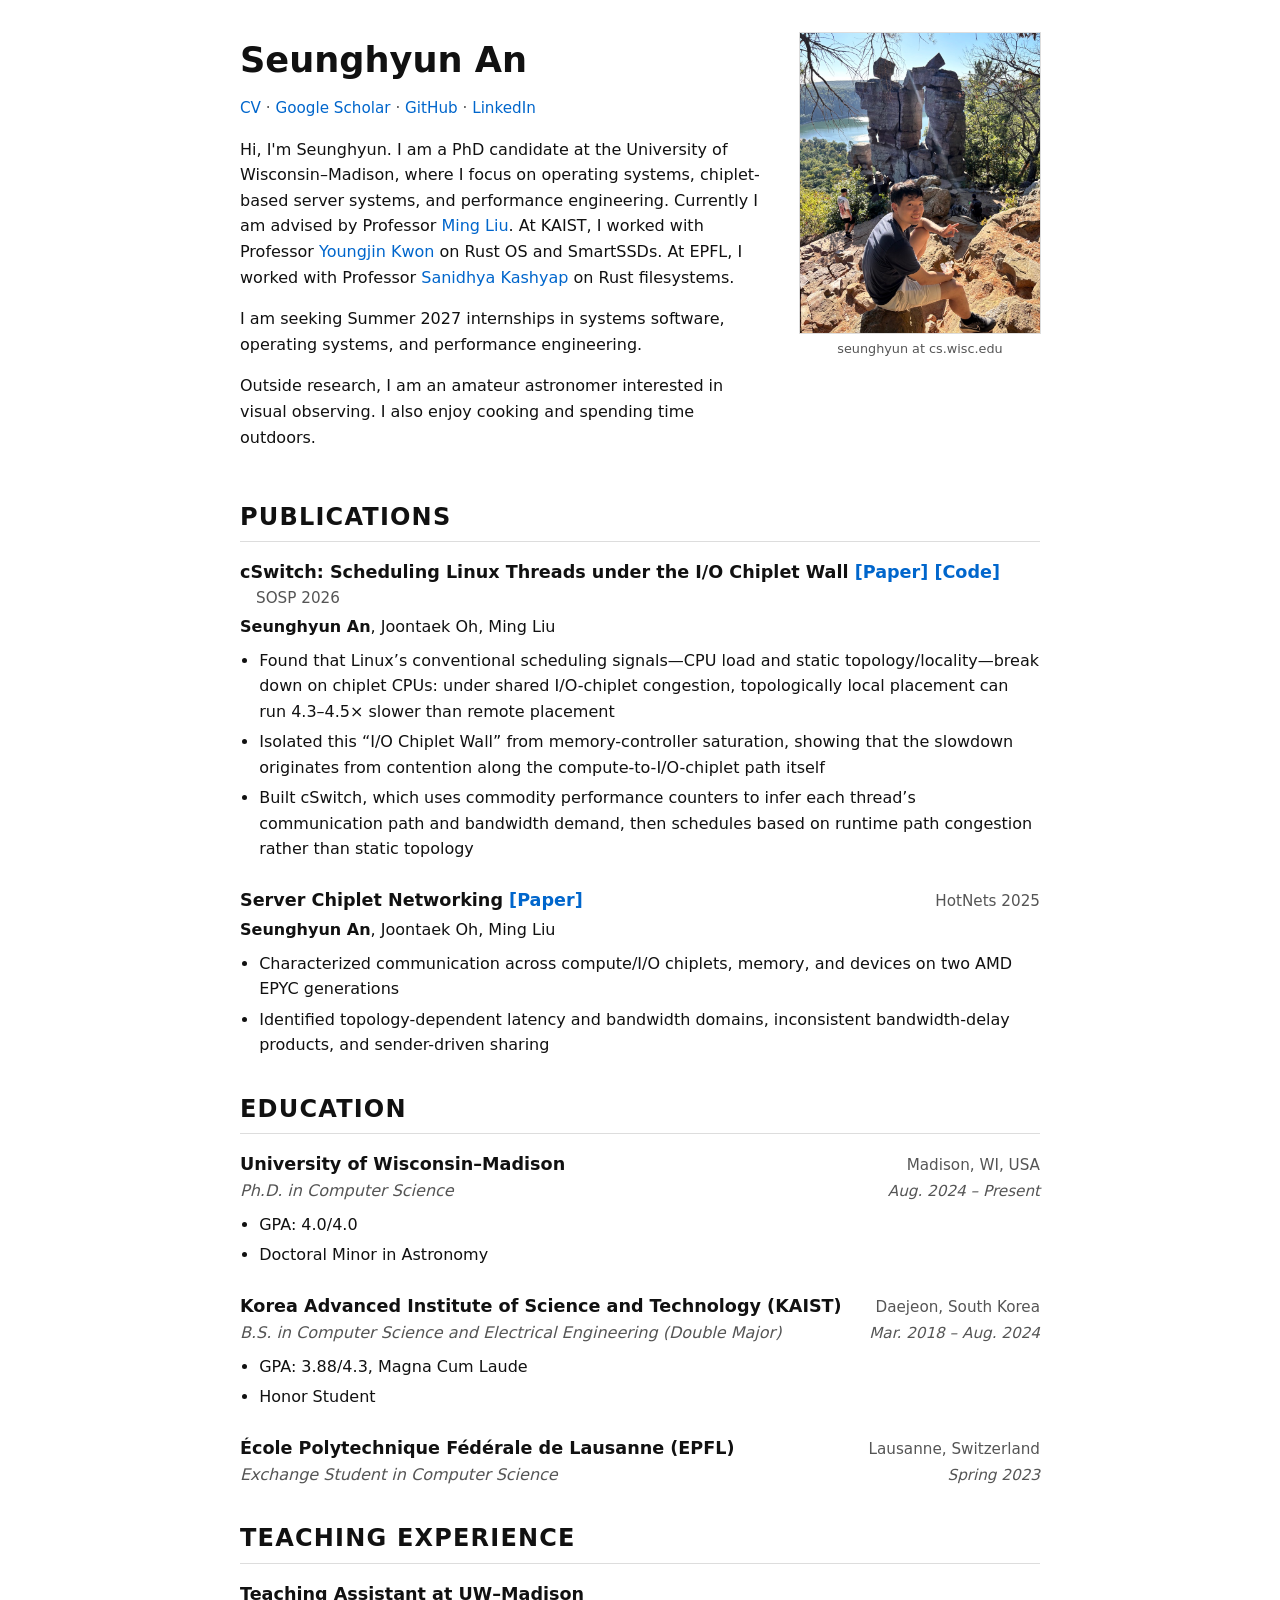
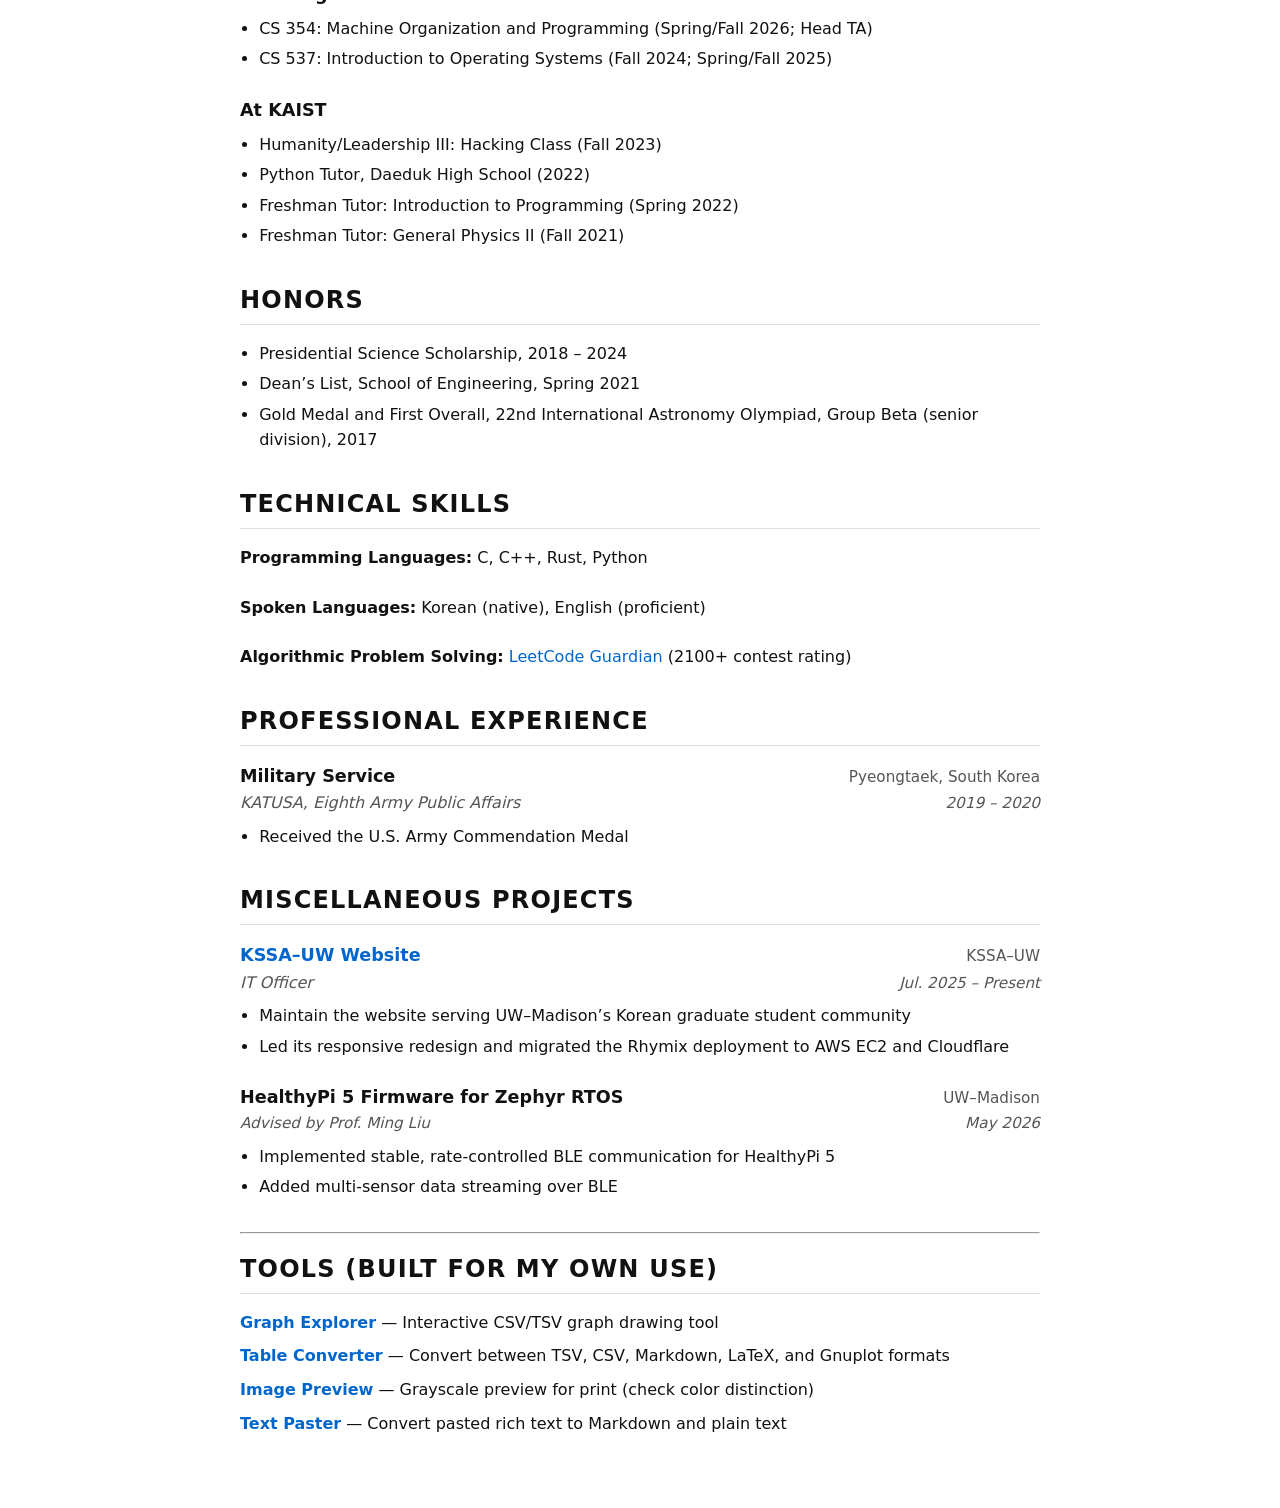
==== commit 58b134ed: "Sync site with latest resume; use DOI links; add Scholar and GitHub Co-authored-by: Cursor <cursorag" ====
--- a/index.html
+++ b/index.html
@@ -12,11 +12,13 @@
             <h1>Seunghyun An</h1>
             <p class="header-links">
                 <a href="cv.pdf">CV</a> ·
+                <a href="https://scholar.google.com/citations?user=h_SSMiMAAAAJ&amp;hl=en">Google Scholar</a> ·
+                <a href="https://github.com/seunghyun-an">GitHub</a> ·
                 <a href="https://www.linkedin.com/in/seunghyun-an-98a812233/">LinkedIn</a>
             </p>
             <p>
-                Hi, I'm Seunghyun. I am a PhD candidate at the University of Wisconsin-Madison, 
-                where I focus on operating systems and host networking.
+                Hi, I'm Seunghyun. I am a PhD candidate at the University of Wisconsin–Madison, 
+                where I focus on operating systems, chiplet-based server systems, and performance engineering.
                 Currently I am advised by Professor <a href="https://pages.cs.wisc.edu/~mgliu/">Ming Liu</a>.
                 At KAIST, I worked with Professor <a href="https://sites.google.com/view/yjkwon/home?authuser=0">Youngjin Kwon</a> on Rust OS and SmartSSDs. 
                 At EPFL, I worked with Professor <a href="https://sanidhya.github.io/">Sanidhya Kashyap</a> on Rust filesystems. 
@@ -49,8 +51,10 @@
             <div class="entry-header">
                 <h3>
                     cSwitch: Scheduling Linux Threads under the I/O Chiplet Wall
-                    <a href="sosp26-final821.pdf"
-                       aria-label="Download cSwitch SOSP 2026 paper as a PDF">[PDF]</a>
+                    <a href="https://dl.acm.org/doi/pdf/10.1145/3830418.3843889"
+                       aria-label="cSwitch paper (ACM DOI)">[Paper]</a>
+                    <a href="https://github.com/netlab-wisconsin/cSwitch"
+                       aria-label="cSwitch source code on GitHub">[Code]</a>
                 </h3>
                 <span class="location">SOSP 2026</span>
             </div>
@@ -66,15 +70,15 @@
             <div class="entry-header">
                 <h3>
                     Server Chiplet Networking
-                    <a href="https://conferences.sigcomm.org/hotnets/2025/papers/hotnets25-final85.pdf"
-                       aria-label="Download Server Chiplet Networking as a PDF">[PDF]</a>
+                    <a href="https://dl.acm.org/doi/pdf/10.1145/3772356.3772389"
+                       aria-label="Server Chiplet Networking paper (ACM DOI)">[Paper]</a>
                 </h3>
                 <span class="location">HotNets 2025</span>
             </div>
             <p class="authors"><strong>Seunghyun An</strong>, Joontaek Oh, Ming Liu</p>
             <ul>
-                <li>Characterized the chiplet network of two generations of AMD EPYC CPUs</li>
-                <li>Proposed future directions with chiplet networking</li>
+                <li>Characterized communication across compute/I/O chiplets, memory, and devices on two AMD EPYC generations</li>
+                <li>Identified topology-dependent latency and bandwidth domains, inconsistent bandwidth-delay products, and sender-driven sharing</li>
             </ul>
         </div>
     </section>
@@ -84,7 +88,7 @@
         
         <div class="entry">
             <div class="entry-header">
-                <h3>University of Wisconsin - Madison</h3>
+                <h3>University of Wisconsin–Madison</h3>
                 <span class="location">Madison, WI, USA</span>
             </div>
             <div class="entry-sub">
@@ -103,7 +107,7 @@
                 <span class="location">Daejeon, South Korea</span>
             </div>
             <div class="entry-sub">
-                <span class="degree">B.S. Double Major in Computer Science and Electrical Engineering</span>
+                <span class="degree">B.S. in Computer Science and Electrical Engineering (Double Major)</span>
                 <span class="date">Mar. 2018 – Aug. 2024</span>
             </div>
             <ul>
@@ -130,35 +134,24 @@
 
         <div class="entry">
             <div class="entry-header">
-                <h3>Understanding the Chiplet Network</h3>
-                <span class="location">NetLab, UW-Madison</span>
+                <h3>Operating Systems for Chiplet Servers</h3>
+                <span class="location">NetLab, UW–Madison</span>
             </div>
             <div class="entry-sub">
                 <span class="advisor">Advised by Prof. Ming Liu</span>
                 <span class="date">Aug. 2024 – Present</span>
             </div>
             <ul>
-                <li>Currently examining how chiplet system would affect on end-to-end performance.</li>
-            </ul>
-        </div>
-
-        <div class="entry">
-            <div class="entry-header">
-                <h3>Porting mv-rlu in Rust</h3>
-                <span class="location">RS3Lab, EPFL</span>
-            </div>
-            <div class="entry-sub">
-                <span class="advisor">Advised by Prof. Sanidhya Kashyap</span>
-                <span class="date">Jul. 2023 – Feb. 2024</span>
-            </div>
-            <ul>
-                <li>Ported MV-RLU, synchronization primitive, in Rust.</li>
-            </ul>
-        </div>
-
-        <div class="entry">
-            <div class="entry-header">
-                <h3>File System with SmartSSD</h3>
+                <li>Designed controlled memory/CXL experiments and hardware-counter analysis to isolate compute–I/O chiplet contention from downstream memory-controller saturation on AMD EPYC systems</li>
+                <li>Implemented cSwitch’s Linux sched_ext/eBPF path and PMU-based per-thread load attribution</li>
+                <li>Developed bandwidth-aware thread migration and CPU-time throttling policies</li>
+                <li>Investigating selective message passing for coherence-heavy inter-chiplet coordination in microkernel and multikernel designs</li>
+            </ul>
+        </div>
+
+        <div class="entry">
+            <div class="entry-header">
+                <h3>Kernel-Level RPC for SmartSSD</h3>
                 <span class="location">CASYS, KAIST</span>
             </div>
             <div class="entry-sub">
@@ -166,28 +159,29 @@
                 <span class="date">Jul. 2023 – Feb. 2024</span>
             </div>
             <ul>
-                <li>Examined previous filesystem works which can be compared to.</li>
-                <li>Built kernel RPC Module.</li>
-            </ul>
-        </div>
-
-        <div class="entry">
-            <div class="entry-header">
-                <h3>Implementing Safe File System in Rust</h3>
+                <li>Ported a user-space RDMA RPC library into a Linux kernel module for SmartSSD services</li>
+                <li>Adapted memory management and synchronization to kernel constraints</li>
+            </ul>
+        </div>
+
+        <div class="entry">
+            <div class="entry-header">
+                <h3>Concurrent Systems and File Systems in Rust</h3>
                 <span class="location">RS3Lab, EPFL</span>
             </div>
             <div class="entry-sub">
                 <span class="advisor">Advised by Prof. Sanidhya Kashyap</span>
-                <span class="date">Jan. 2023 – Jul. 2023</span>
-            </div>
-            <ul>
-                <li>Ported the user level file system written in C into Rust.</li>
-            </ul>
-        </div>
-
-        <div class="entry">
-            <div class="entry-header">
-                <h3>Coffer: A Universal Abstraction for Security and Fault Isolation with Rust</h3>
+                <span class="date">Jan. 2023 – Feb. 2024</span>
+            </div>
+            <ul>
+                <li>MV-RLU: Ported the protocol to Rust, preserving multi-version synchronization while confining raw-pointer operations to a small unsafe core</li>
+                <li>ArckFS (<a href="https://doi.org/10.1145/3600006.3613171">Trio, SOSP ’23</a>): Ported core paths from C to Rust and built an mmap-backed mock kernel interface</li>
+            </ul>
+        </div>
+
+        <div class="entry">
+            <div class="entry-header">
+                <h3>CofferOS Physical Memory Management</h3>
                 <span class="location">CASYS, KAIST</span>
             </div>
             <div class="entry-sub">
@@ -195,7 +189,8 @@
                 <span class="date">Jul. 2022 – Dec. 2022</span>
             </div>
             <ul>
-                <li>Optimized physical memory allocation/deallocation performance.</li>
+                <li>In CofferOS (later published at <a href="https://doi.org/10.1145/3767295.3803569">EuroSys ’26</a>), traced deallocation overhead to page zeroing and buddy coalescing</li>
+                <li>Implemented a deferred-free queue and background kernel task to move page reclamation off the deallocation path</li>
             </ul>
         </div>
     </section> -->
@@ -205,23 +200,23 @@
 
         <div class="entry">
             <div class="entry-header">
-                <h3>Teaching Assistance at UW-Madison</h3>
-            </div>
-            <ul>
-                <li>CS354 Machine Organization and Programming (Spring 2026)</li>
-                <li>CS537 Introduction to Operating System (Fall 2024, Spring/Fall 2025)</li>
-            </ul>
-        </div>
-
-        <div class="entry">
-            <div class="entry-header">
-                <h3>Teaching Experience at KAIST</h3>
+                <h3>Teaching Assistant at UW–Madison</h3>
+            </div>
+            <ul>
+                <li>CS 354: Machine Organization and Programming (Spring/Fall 2026; Head TA)</li>
+                <li>CS 537: Introduction to Operating Systems (Fall 2024; Spring/Fall 2025)</li>
+            </ul>
+        </div>
+
+        <div class="entry">
+            <div class="entry-header">
+                <h3>At KAIST</h3>
             </div>
             <ul>
                 <li>Humanity/Leadership III: Hacking Class (Fall 2023)</li>
-                <li>Python Tutoring at Daeduk High School (2022)</li>
-                <li>Freshman Tutoring: Introduction to Programming (Spring 2022)</li>
-                <li>Freshman Tutoring: General Physics II (Fall 2021)</li>
+                <li>Python Tutor, Daeduk High School (2022)</li>
+                <li>Freshman Tutor: Introduction to Programming (Spring 2022)</li>
+                <li>Freshman Tutor: General Physics II (Fall 2021)</li>
             </ul>
         </div>
     </section>
@@ -229,22 +224,22 @@
     <section id="honors">
         <h2>Honors</h2>
         <ul>
-            <li>Dean’s List in School of Engineering, Spring 2021</li>
             <li>Presidential Science Scholarship, 2018 – 2024</li>
-            <li>1st Overall & Gold Medal, Group Beta (Senior Group), 22nd International Astronomy Olympiad, 2017</li>
+            <li>Dean’s List, School of Engineering, Spring 2021</li>
+            <li>Gold Medal and First Overall, 22nd International Astronomy Olympiad, Group Beta (senior division), 2017</li>
         </ul>
     </section>
 
     <section id="skills">
         <h2>Technical Skills</h2>
         <div class="entry">
-            <strong>Programming Languages:</strong> C/C++, Rust, Python
-        </div>
-        <div class="entry">
-            <strong>Languages:</strong> Korean (Native), English (Proficient)
-        </div>
-        <div class="entry">
-            <strong>Algorithmic problem solving:</strong>
+            <strong>Programming Languages:</strong> C, C++, Rust, Python
+        </div>
+        <div class="entry">
+            <strong>Spoken Languages:</strong> Korean (native), English (proficient)
+        </div>
+        <div class="entry">
+            <strong>Algorithmic Problem Solving:</strong>
             <a href="https://leetcode.com/u/drash99/">LeetCode Guardian</a>
             (2100+ contest rating)
         </div>
@@ -259,11 +254,11 @@
                 <span class="location">Pyeongtaek, South Korea</span>
             </div>
             <div class="entry-sub">
-                <span class="role">Served as KATUSA in Eighth Army Public Affairs</span>
+                <span class="role">KATUSA, Eighth Army Public Affairs</span>
                 <span class="date">2019 – 2020</span>
             </div>
             <ul>
-                <li>Awarded Army Commendation Medal(ARCOM) from the U.S. Army</li>
+                <li>Received the U.S. Army Commendation Medal</li>
             </ul>
         </div>
     </section>
@@ -297,19 +292,19 @@
             </div>
             <ul>
                 <li>Implemented stable, rate-controlled BLE communication for HealthyPi 5</li>
-                <li>Added multiple sensor-data streaming over BLE</li>
+                <li>Added multi-sensor data streaming over BLE</li>
             </ul>
         </div>
     </section>
 
     <footer>
         <hr>
-        <h2>Tools (Built for my own use)</h2>
+        <h2>Tools (built for my own use)</h2>
         <ul class="tools-list">
             <li><a href="graph.html">Graph Explorer</a> — Interactive CSV/TSV graph drawing tool</li>
-            <li><a href="tableconverter.html">Table Converter</a> — Convert between TSV, CSV, and Gnuplot data formats</li>
+            <li><a href="tableconverter.html">Table Converter</a> — Convert between TSV, CSV, Markdown, LaTeX, and Gnuplot formats</li>
             <li><a href="imagepreview.html">Image Preview</a> — Grayscale preview for print (check color distinction)</li>
-            <li><a href="textpaster.html">Text Paster</a> — Paste rich text and convert to Markdown</li>
+            <li><a href="textpaster.html">Text Paster</a> — Convert pasted rich text to Markdown and plain text</li>
         </ul>
     </footer>
 </body>
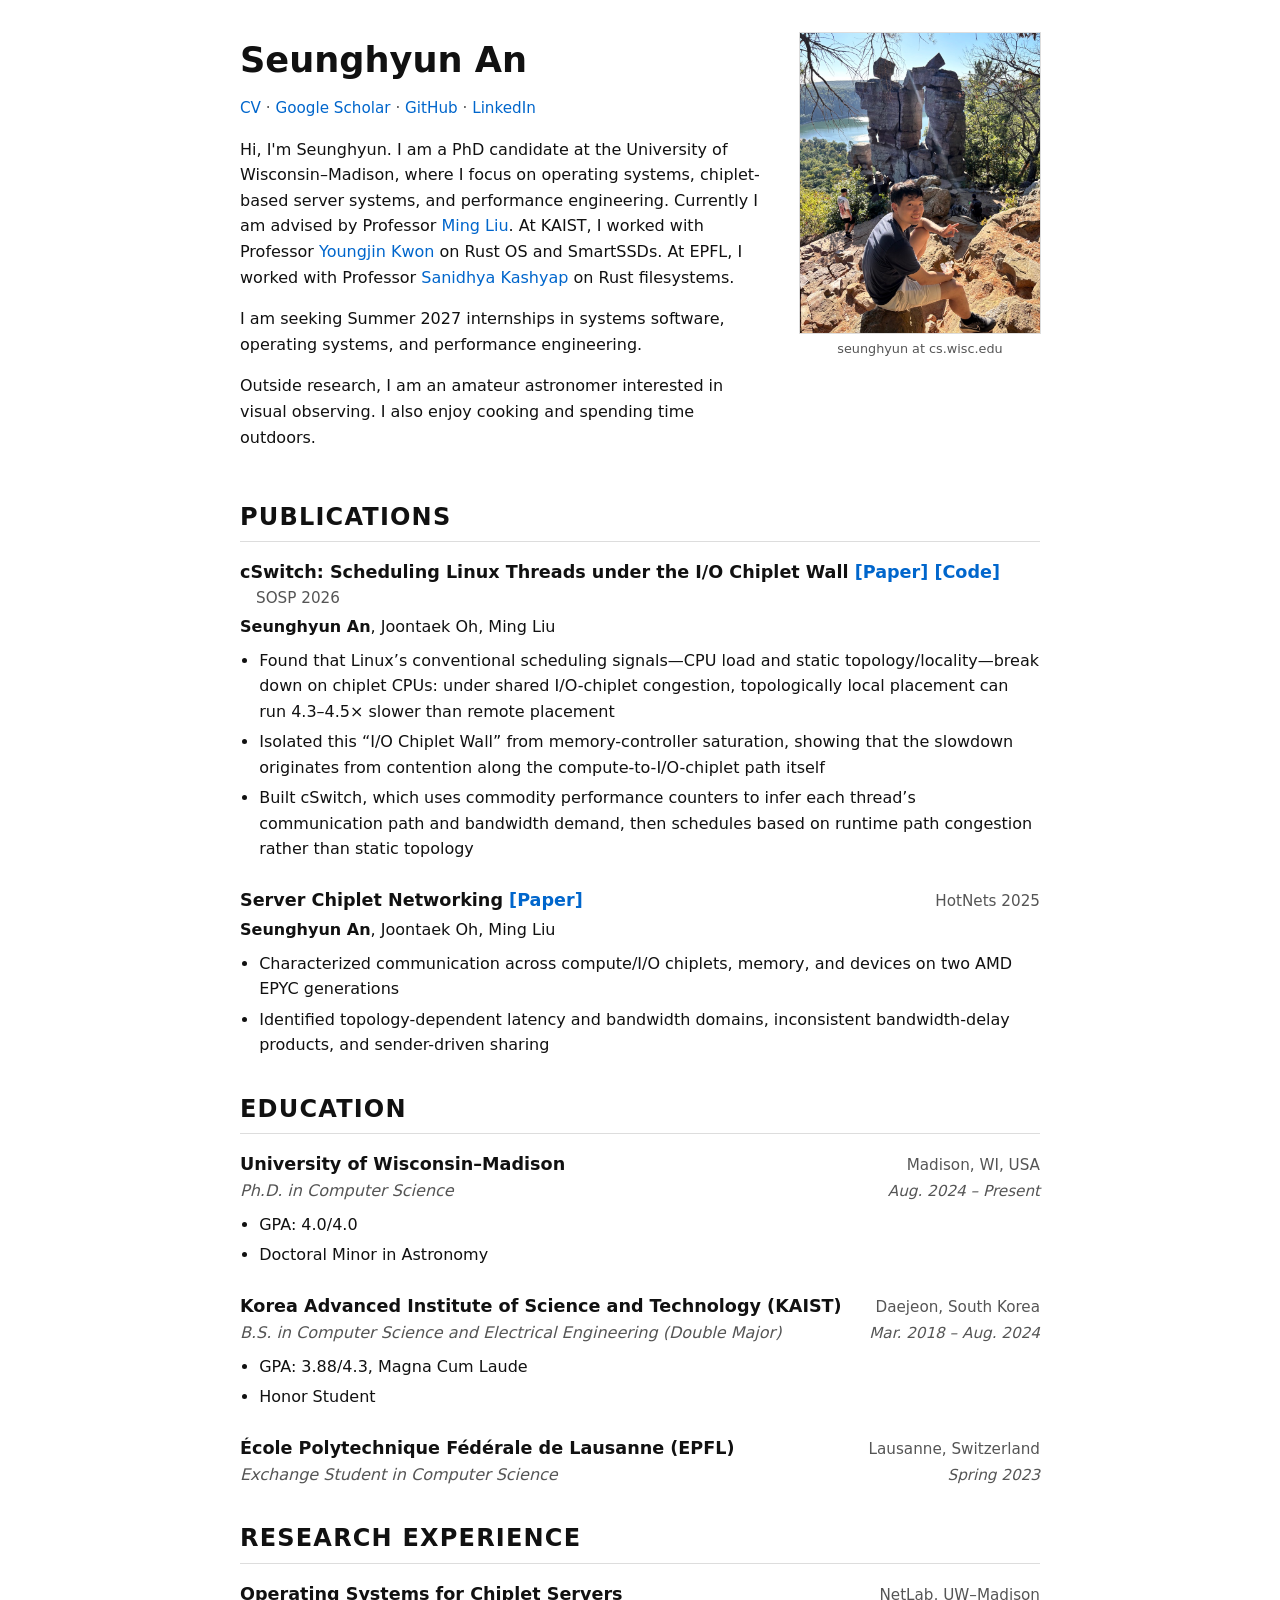
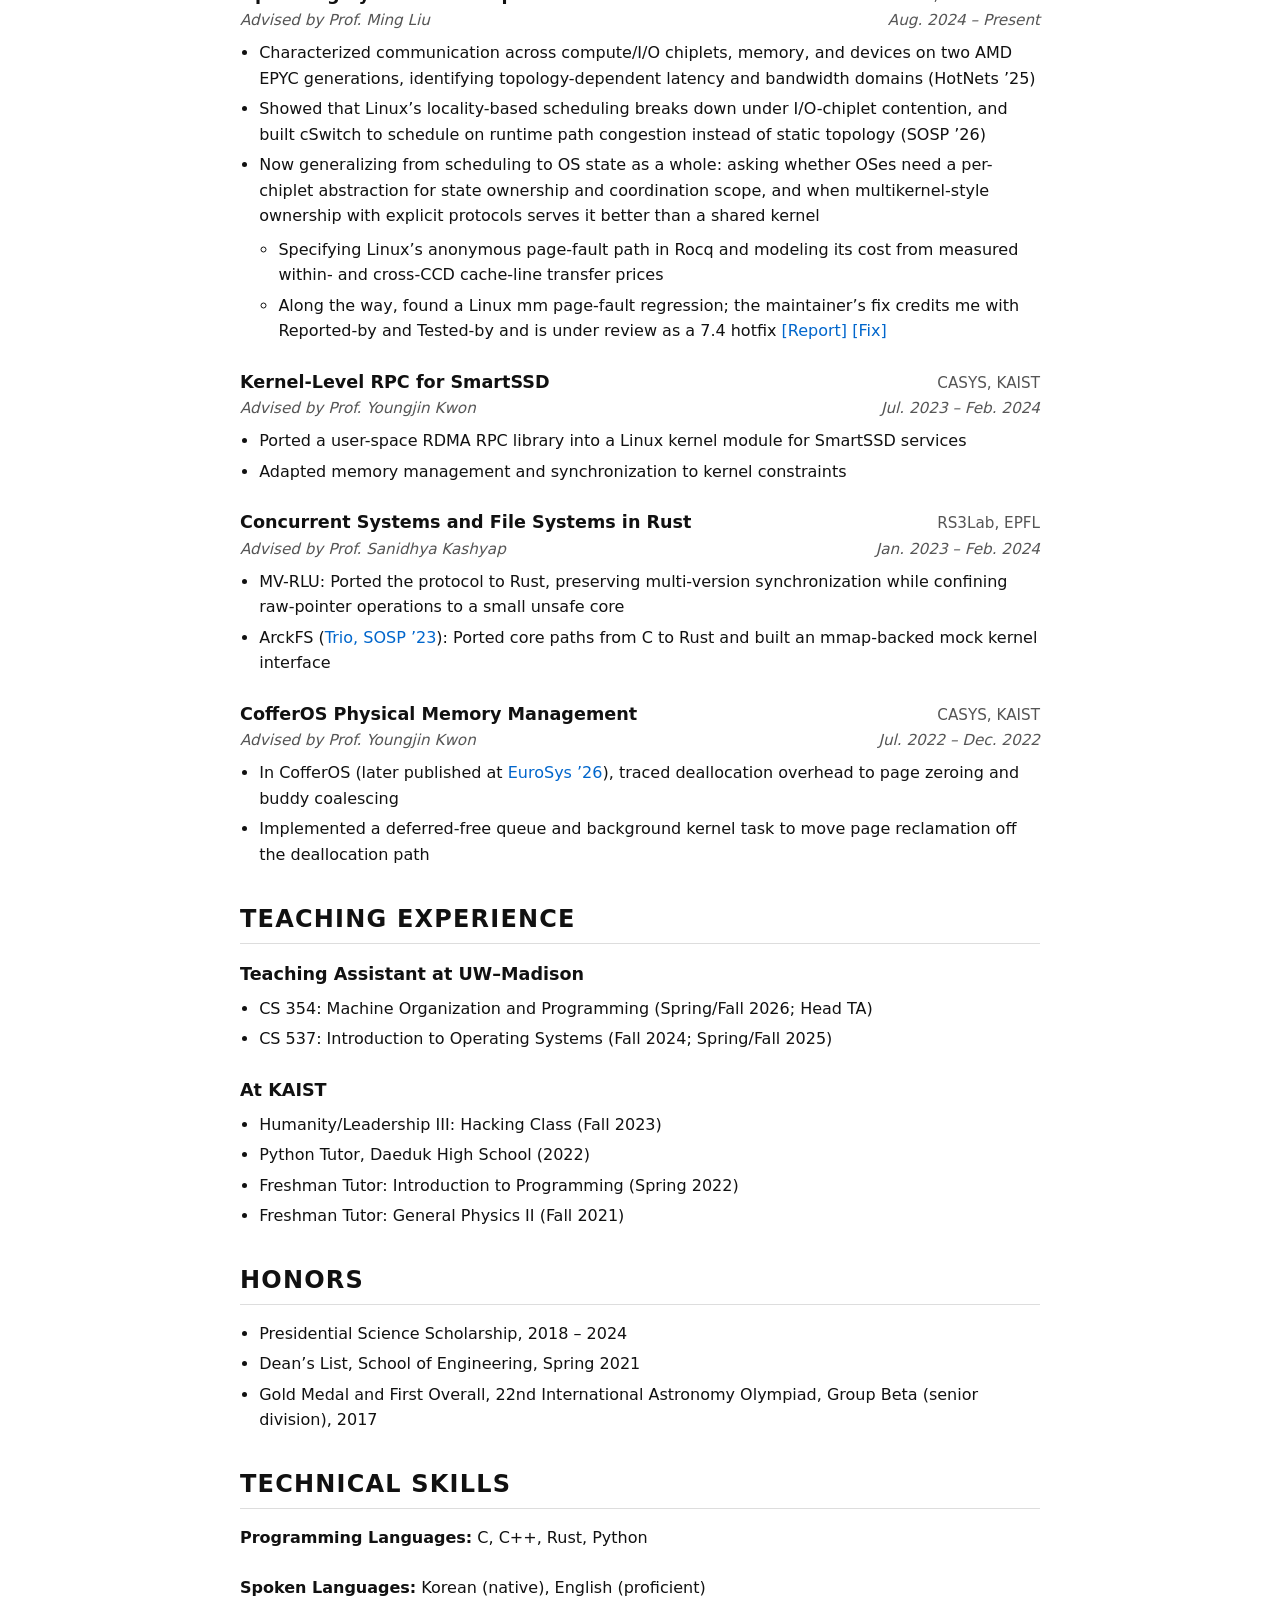
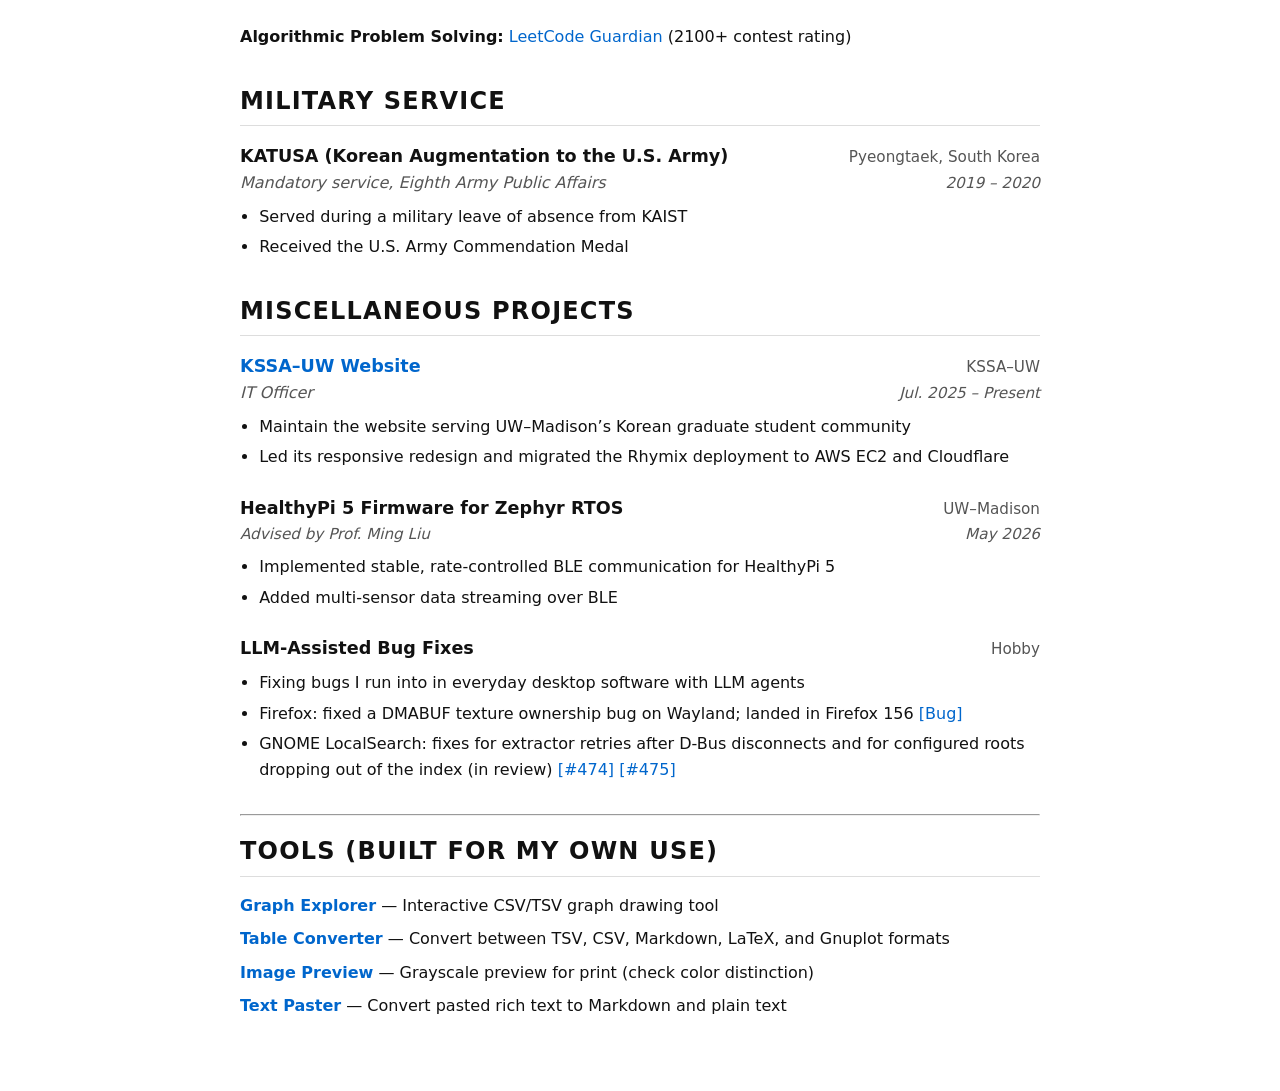
==== commit e6f91385: "Show research experience, rename military section, add LLM-assisted bug fixes Co-authored-by: Cursor" ====
--- a/index.html
+++ b/index.html
@@ -129,7 +129,7 @@
     </section>
 
 
-    <!-- <section id="research">
+    <section id="research">
         <h2>Research Experience</h2>
 
         <div class="entry">
@@ -142,10 +142,17 @@
                 <span class="date">Aug. 2024 – Present</span>
             </div>
             <ul>
-                <li>Designed controlled memory/CXL experiments and hardware-counter analysis to isolate compute–I/O chiplet contention from downstream memory-controller saturation on AMD EPYC systems</li>
-                <li>Implemented cSwitch’s Linux sched_ext/eBPF path and PMU-based per-thread load attribution</li>
-                <li>Developed bandwidth-aware thread migration and CPU-time throttling policies</li>
-                <li>Investigating selective message passing for coherence-heavy inter-chiplet coordination in microkernel and multikernel designs</li>
+                <li>Characterized communication across compute/I/O chiplets, memory, and devices on two AMD EPYC generations, identifying topology-dependent latency and bandwidth domains (HotNets ’25)</li>
+                <li>Showed that Linux’s locality-based scheduling breaks down under I/O-chiplet contention, and built cSwitch to schedule on runtime path congestion instead of static topology (SOSP ’26)</li>
+                <li>Now generalizing from scheduling to OS state as a whole: asking whether OSes need a per-chiplet abstraction for state ownership and coordination scope, and when multikernel-style ownership with explicit protocols serves it better than a shared kernel
+                    <ul>
+                        <li>Specifying Linux’s anonymous page-fault path in Rocq and modeling its cost from measured within- and cross-CCD cache-line transfer prices</li>
+                        <li>Along the way, found a Linux mm page-fault regression; the maintainer’s fix credits me with Reported-by and Tested-by and is under review as a 7.4 hotfix
+                            <a href="https://lore.kernel.org/linux-mm/20261110000002.1834454-1-san55@wisc.edu/">[Report]</a>
+                            <a href="https://lore.kernel.org/linux-mm/lwcxgxweftxmm42ujpctfaq2mxwviv33e4ml54ln56ssvlgrfv@hnm3jhsypjih/T/">[Fix]</a>
+                        </li>
+                    </ul>
+                </li>
             </ul>
         </div>
 
@@ -193,7 +200,7 @@
                 <li>Implemented a deferred-free queue and background kernel task to move page reclamation off the deallocation path</li>
             </ul>
         </div>
-    </section> -->
+    </section>
 
     <section id="teaching">
         <h2>Teaching Experience</h2>
@@ -245,19 +252,20 @@
         </div>
     </section>
 
-    <section id="professional">
-        <h2>Professional Experience</h2>
+    <section id="military">
+        <h2>Military Service</h2>
         
         <div class="entry">
             <div class="entry-header">
-                <h3>Military Service</h3>
+                <h3>KATUSA (Korean Augmentation to the U.S. Army)</h3>
                 <span class="location">Pyeongtaek, South Korea</span>
             </div>
             <div class="entry-sub">
-                <span class="role">KATUSA, Eighth Army Public Affairs</span>
+                <span class="role">Mandatory service, Eighth Army Public Affairs</span>
                 <span class="date">2019 – 2020</span>
             </div>
             <ul>
+                <li>Served during a military leave of absence from KAIST</li>
                 <li>Received the U.S. Army Commendation Medal</li>
             </ul>
         </div>
@@ -293,6 +301,22 @@
             <ul>
                 <li>Implemented stable, rate-controlled BLE communication for HealthyPi 5</li>
                 <li>Added multi-sensor data streaming over BLE</li>
+            </ul>
+        </div>
+        <div class="entry">
+            <div class="entry-header">
+                <h3>LLM-Assisted Bug Fixes</h3>
+                <span class="location">Hobby</span>
+            </div>
+            <ul>
+                <li>Fixing bugs I run into in everyday desktop software with LLM agents</li>
+                <li>Firefox: fixed a DMABUF texture ownership bug on Wayland; landed in Firefox 156
+                    <a href="https://bugzilla.mozilla.org/show_bug.cgi?id=2063033">[Bug]</a>
+                </li>
+                <li>GNOME LocalSearch: fixes for extractor retries after D-Bus disconnects and for configured roots dropping out of the index (in review)
+                    <a href="https://gitlab.gnome.org/GNOME/localsearch/-/work_items/474">[#474]</a>
+                    <a href="https://gitlab.gnome.org/GNOME/localsearch/-/work_items/475">[#475]</a>
+                </li>
             </ul>
         </div>
     </section>
